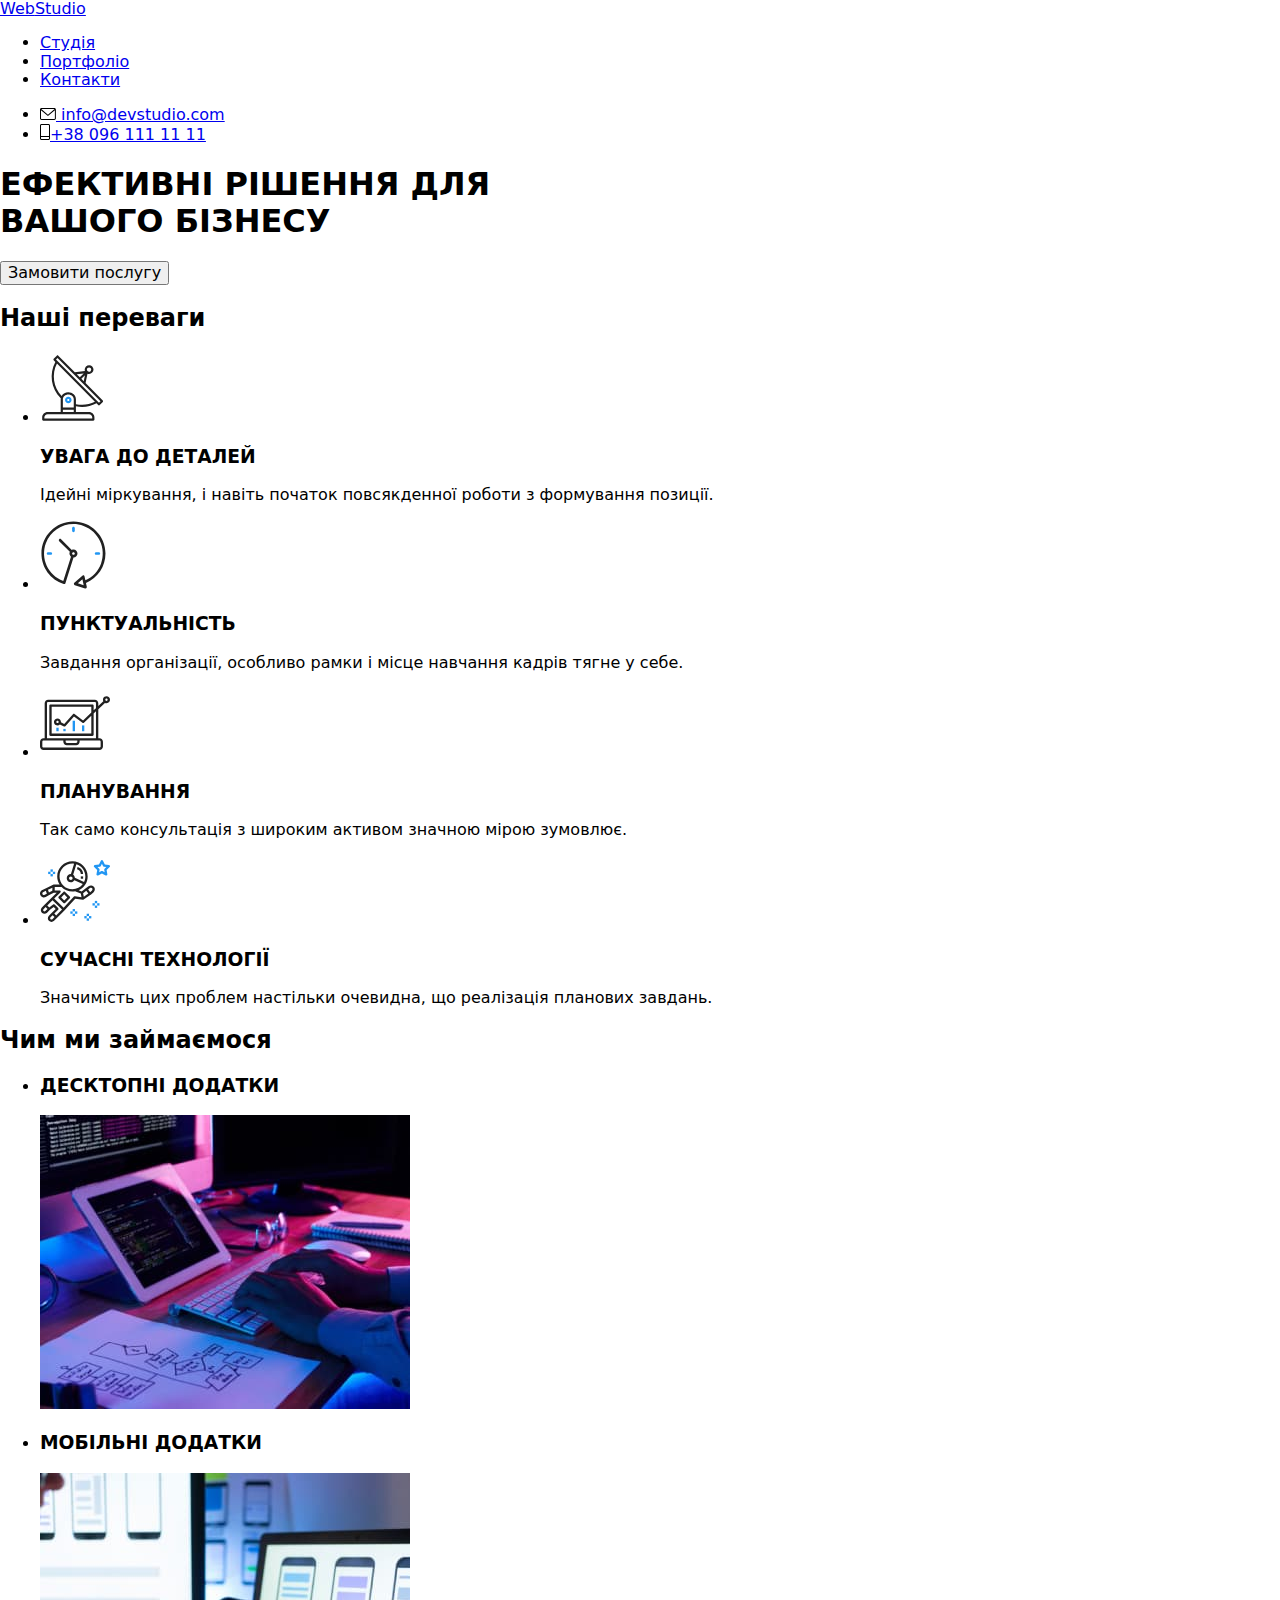
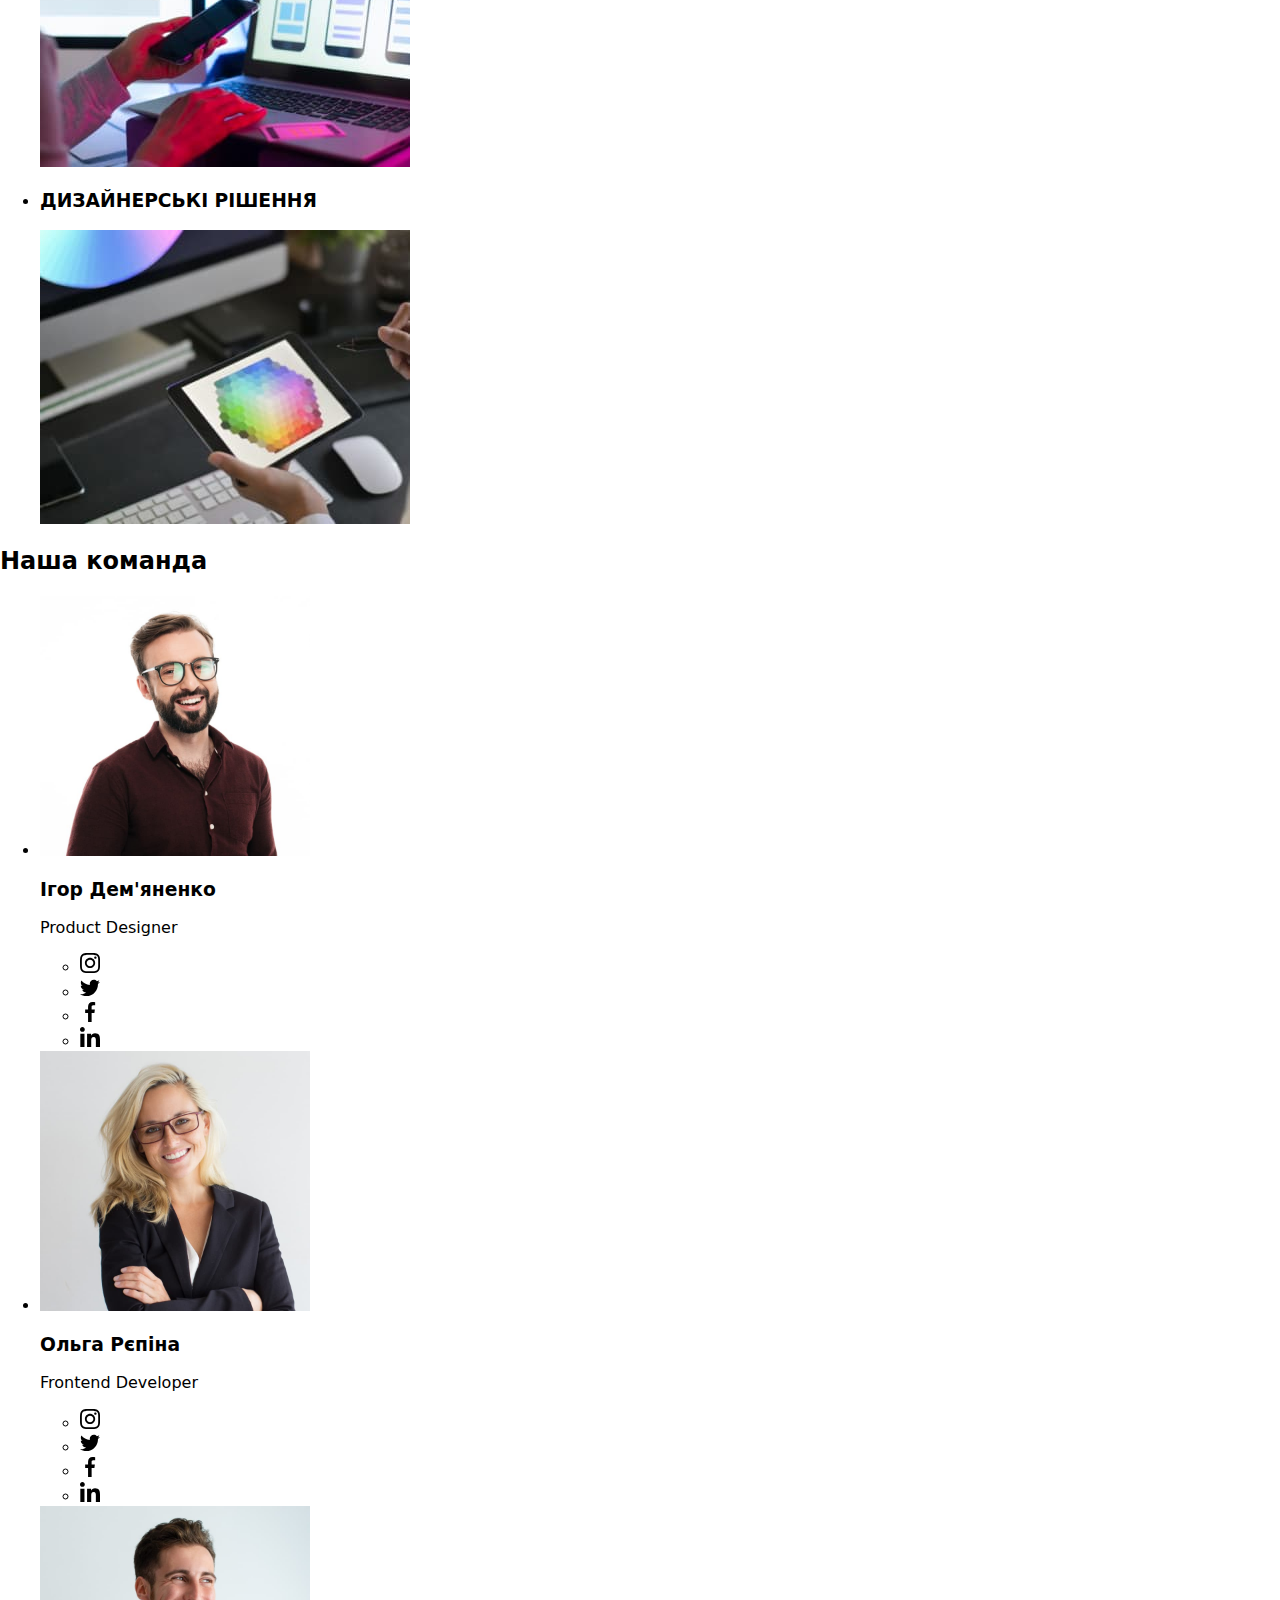
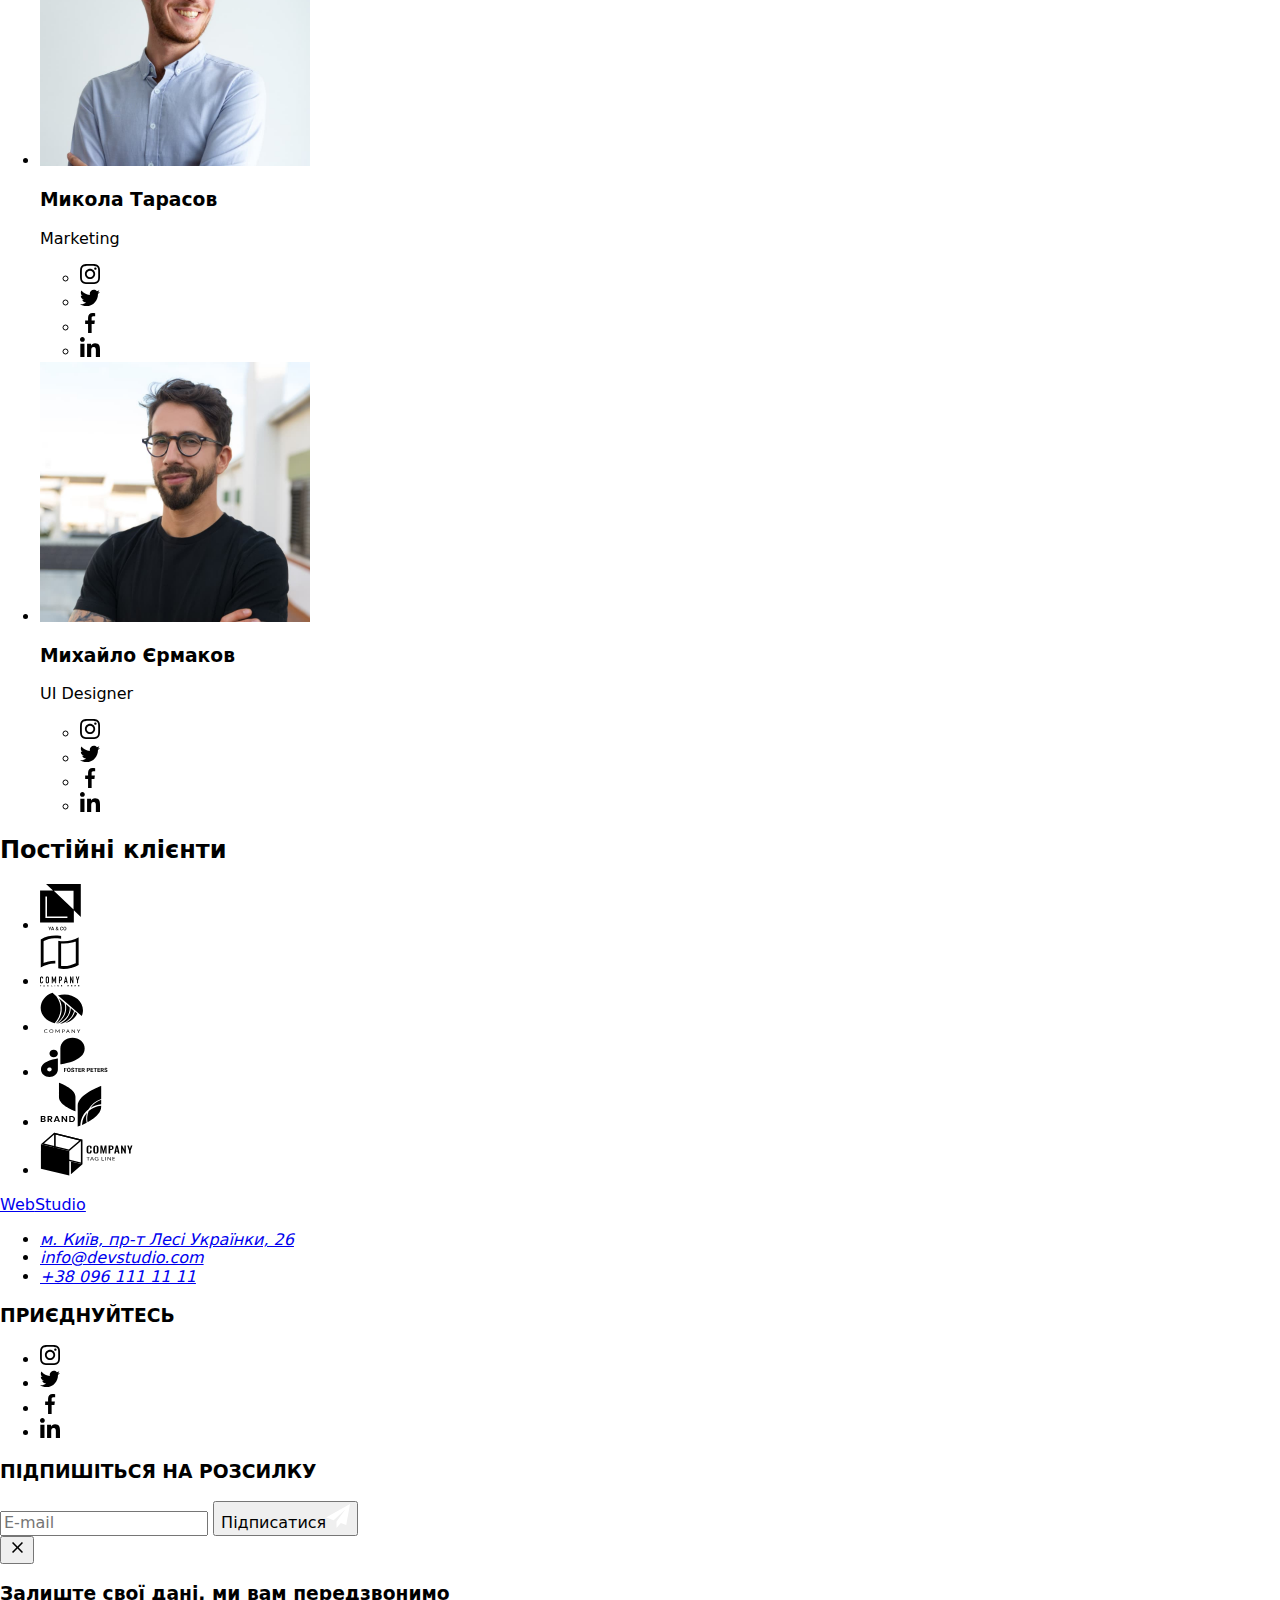
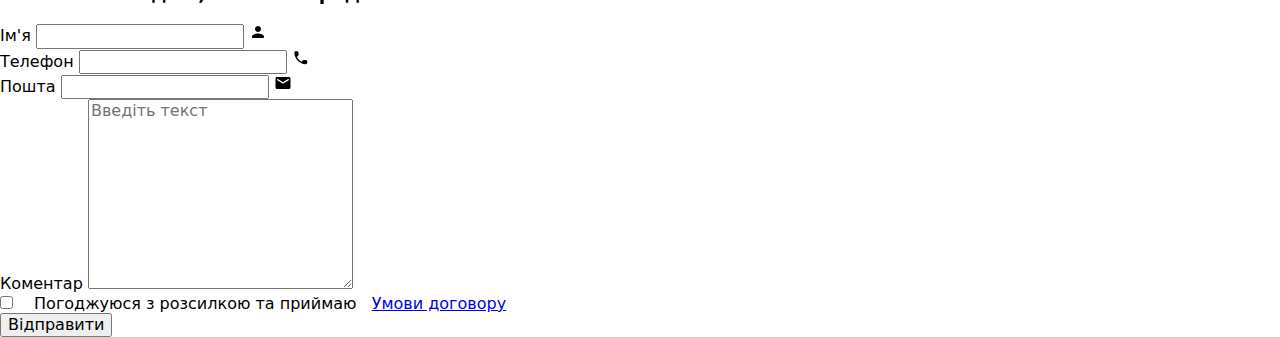
==== index.html @ a3ccd980 "test-1" ====
<!DOCTYPE html>
<html lang="uk">
  <head>
    <meta charset="UTF-8" />
    <meta http-equiv="X-UA-Compatible" content="IE=edge" />
    <meta name="viewport" content="width=device-width, initial-scale=1.0" />
    <title>WebStudio</title>
    <link rel="preconnect" href="https://fonts.googleapis.com" />
    <link rel="preconnect" href="https://fonts.gstatic.com" crossorigin />
    <link
      href="https://fonts.googleapis.com/css2?family=Raleway:wght@700&family=Roboto:wght@400;500;700;900&display=swap"
      rel="stylesheet"
    />
    <link
      rel="stylesheet"
      href="https://cdnjs.cloudflare.com/ajax/libs/modern-normalize/1.1.0/modern-normalize.css"
    />
    <link rel="stylesheet" href=".//css/main.min.css" />
  </head>
  <body>
    <header class="head">
      <div class="container head__container">
        <nav class="nav">
          <a href="./index.html" class="logo"
            >Web<span class="logo--top">Studio</span></a
          >
          <ul class="list nav__list">
            <li class="item nav__item">
              <a href="./index.html" class="link nav__link  nav__link--current">Студія</a>
            </li>
            <li class="item nav__item">
              <a href="./portfolio.html" class="link nav__link">Портфоліо</a>
            </li>
            <li class="item nav__item"><a href="#" class="link nav__link">Контакти</a></li>
          </ul>
        </nav>
        <ul class="list list--contact">
          <li class="item email">
            <a href="mailto:info@devstudio.com" class="link">
              <svg class="icon-mail" width="16px" height="12px">
                <use href="./images/symbol-defs.svg#icon-mail"></use>
              </svg>
              info@devstudio.com</a
            >
          </li>
          <li class="item phone">
            <a href="tel:+380961111111" class="link">
              <svg class="icon-phone" width="10px" height="16px">
                <use href="./images/symbol-defs.svg#icon-phone"></use></svg
              >+38 096 111 11 11</a
            >
          </li>
        </ul>
      </div>
    </header>
    <main>
      <section class="hero">
        <h1 class="title hero__title">
          ЕФЕКТИВНІ РІШЕННЯ ДЛЯ <br />
          ВАШОГО БІЗНЕСУ
        </h1>
        <button type="button" class="button" data-modal-open>
          Замовити послугу
        </button>
      </section>
      <section class="benefits">
        <div class="container">
          <h2 class="visually-hidden">Наші переваги</h2>
          <ul class="benefits__list list">
            <li class="item benefit">
              <div class="benefit-svg">
                <svg width="65.32px" height="70px">
                  <use href="./images/symbol-defs.svg#icon-antenna"></use>
                </svg>
              </div>
              <h3 class="title">УВАГА ДО ДЕТАЛЕЙ</h3>
              <p class="text">
                Ідейні міркування, і навіть початок повсякденної роботи з
                формування позиції.
              </p>
            </li>
            <li class="item benefit">
              <div class="benefit-svg">
                <svg width="66.96px" height="70px">
                  <use href="./images/symbol-defs.svg#icon-clock"></use>
                </svg>
              </div>
              <h3 class="title">ПУНКТУАЛЬНІСТЬ</h3>
              <p class="text">
                Завдання організації, особливо рамки і місце навчання кадрів
                тягне у себе.
              </p>
            </li>
            <li class="item benefit">
              <div class="benefit-svg">
                <svg width="70px" height="70px" class="diagram">
                  <use href="./images/symbol-defs.svg#icon-diagram"></use>
                </svg>
              </div>
              <h3 class="title">ПЛАНУВАННЯ</h3>
              <p class="text">
                Так само консультація з широким активом значною мірою зумовлює.
              </p>
            </li>
            <li class="item benefit">
              <div class="benefit-svg">
                <svg width="70px" height="70px">
                  <use href="./images/symbol-defs.svg#icon-astronaut"></use>
                </svg>
              </div>
              <h3 class="title">СУЧАСНІ ТЕХНОЛОГІЇ</h3>
              <p class="text">
                Значимість цих проблем настільки очевидна, що реалізація
                планових завдань.
              </p>
            </li>
          </ul>
        </div>
      </section>
      <section class="section">
        <div class="container">
          <h2 class="ourwork title">Чим ми займаємося</h2>
          <ul class="ourwork list">
            <li class="item">
              <div class="ourwork bottom">
                <h3 class="ourwork text">ДЕСКТОПНІ ДОДАТКИ</h3>
              </div>
              <img
                src="./images/img1.jpg"
                width="370"
                alt="Людина працює за комп'ютером"
              />
            </li>
            <li class="item">
              <div class="ourwork bottom">
                <h3 class="ourwork text">МОБІЛЬНІ ДОДАТКИ</h3>
              </div>
              <img
                src="./images/img3.jpg"
                width="370"
                alt="Людина працює з телефоном"
              />
            </li>
            <li class="item">
              <div class="ourwork bottom">
                <h3 class="ourwork text">ДИЗАЙНЕРСЬКІ РІШЕННЯ</h3>
              </div>
              <img
                src="./images/img2.jpg"
                width="370"
                alt="Людина працює з планшетом"
              />
            </li>
          </ul>
        </div>
      </section>
      <section class="section-team">
        <div class="container">
          <h2 class="team title">Наша команда</h2>
          <ul class="team list">
            <li class="item">
              <img
                class="members-photo"
                src="./images/person1.jpg"
                width="270"
                alt="Фотографія Ігор Дем'яненко"
              />
              <div class="team-border">
                <h3 class="title">Ігор Дем'яненко</h3>
                <p class="text">Product Designer</p>
                <ul class="social list">
                  <li class="sm-item">
                    <a class="link inst" href="#"
                      ><svg class="inst" width="20px" height="20px">
                        <use
                          href="./images/symbol-defs.svg#icon-inst"
                        ></use></svg
                    ></a>
                  </li>
                  <li class="sm-item">
                    <a class="link fb" href="#"
                      ><svg class="twitter" width="20px" height="20px">
                        <use
                          href="./images/symbol-defs.svg#icon-twitter"
                        ></use></svg
                    ></a>
                  </li>
                  <li class="sm-item">
                    <a class="link twitter" href="#"
                      ><svg class="fb" width="20px" height="20px">
                        <use href="./images/symbol-defs.svg#icon-fb"></use></svg
                    ></a>
                  </li>
                  <li class="sm-item">
                    <a class="link linkedin" href="#"
                      ><svg class="linkedin" width="20px" height="20px">
                        <use
                          href="./images/symbol-defs.svg#icon-linkedin"
                        ></use></svg
                    ></a>
                  </li>
                </ul>
              </div>
            </li>
            <li class="item">
              <img
                class="members-photo"
                src="./images/person2.jpg"
                width="270"
                alt="Фотографія Ольга Рєпіна"
              />
              <div class="team-border">
                <h3 class="title">Ольга Рєпіна</h3>
                <p class="text">Frontend Developer</p>
                <ul class="social list">
                  <li class="sm-item">
                    <a class="link inst" href="#"
                      ><svg class="inst" width="20px" height="20px">
                        <use
                          href="./images/symbol-defs.svg#icon-inst"
                        ></use></svg
                    ></a>
                  </li>
                  <li class="sm-item">
                    <a class="link fb" href="#"
                      ><svg class="twitter" width="20px" height="20px">
                        <use
                          href="./images/symbol-defs.svg#icon-twitter"
                        ></use></svg
                    ></a>
                  </li>
                  <li class="sm-item">
                    <a class="link twitter" href="#"
                      ><svg class="fb" width="20px" height="20px">
                        <use href="./images/symbol-defs.svg#icon-fb"></use></svg
                    ></a>
                  </li>
                  <li class="sm-item">
                    <a class="link linkedin" href="#"
                      ><svg class="linkedin" width="20px" height="20px">
                        <use
                          href="./images/symbol-defs.svg#icon-linkedin"
                        ></use></svg
                    ></a>
                  </li>
                </ul>
              </div>
            </li>
            <li class="item">
              <img
                class="members-photo"
                src="./images/person3.jpg"
                width="270"
                alt="Фотографія Микола Тарасов"
              />
              <div class="team-border">
                <h3 class="title">Микола Тарасов</h3>
                <p class="text">Marketing</p>
                <ul class="social list">
                  <li class="sm-item">
                    <a class="link inst" href="#"
                      ><svg class="inst" width="20px" height="20px">
                        <use
                          href="./images/symbol-defs.svg#icon-inst"
                        ></use></svg
                    ></a>
                  </li>
                  <li class="sm-item">
                    <a class="link fb" href="#"
                      ><svg class="twitter" width="20px" height="20px">
                        <use
                          href="./images/symbol-defs.svg#icon-twitter"
                        ></use></svg
                    ></a>
                  </li>
                  <li class="sm-item">
                    <a class="link twitter" href="#"
                      ><svg class="fb" width="20px" height="20px">
                        <use href="./images/symbol-defs.svg#icon-fb"></use></svg
                    ></a>
                  </li>
                  <li class="sm-item">
                    <a class="link linkedin" href="#"
                      ><svg class="linkedin" width="20px" height="20px">
                        <use
                          href="./images/symbol-defs.svg#icon-linkedin"
                        ></use></svg
                    ></a>
                  </li>
                </ul>
              </div>
            </li>
            <li class="item">
              <img
                class="members-photo"
                src="./images/person4.jpg"
                width="270"
                alt="Фотографія Михайло Єрмаков"
              />
              <div class="team-border">
                <h3 class="title">Михайло Єрмаков</h3>
                <p class="text">UI Designer</p>
                <ul class="social list">
                  <li class="sm-item">
                    <a class="link inst" href="#"
                      ><svg class="inst" width="20px" height="20px">
                        <use
                          href="./images/symbol-defs.svg#icon-inst"
                        ></use></svg
                    ></a>
                  </li>
                  <li class="sm-item">
                    <a class="link fb" href="#"
                      ><svg class="twitter" width="20px" height="20px">
                        <use
                          href="./images/symbol-defs.svg#icon-twitter"
                        ></use></svg
                    ></a>
                  </li>
                  <li class="sm-item">
                    <a class="link twitter" href="#"
                      ><svg class="fb" width="20px" height="20px">
                        <use href="./images/symbol-defs.svg#icon-fb"></use></svg
                    ></a>
                  </li>
                  <li class="sm-item">
                    <a class="link linkedin" href="#"
                      ><svg class="linkedin" width="20px" height="20px">
                        <use
                          href="./images/symbol-defs.svg#icon-linkedin"
                        ></use></svg
                    ></a>
                  </li>
                </ul>
              </div>
            </li>
          </ul>
        </div>
      </section>
      <section class="section client">
        <div class="container">
          <h2 class="title client">Постійні клієнти</h2>
          <ul class="client list">
            <li class="item">
              <a class="client link" href="#"
                ><svg class="client-svg" width="41" height="46.7px">
                  <use href="./images/symbol-defs.svg#icon-icon1"></use></svg
              ></a>
            </li>
            <li class="item">
              <a class="client link" href="#"
                ><svg class="client-svg" width="40" height="52">
                  <use href="./images/symbol-defs.svg#icon-icon2"></use></svg
              ></a>
            </li>
            <li class="item">
              <a class="client link" href="#"
                ><svg class="client-svg" width="43.46px" height="41.18px">
                  <use href="./images/symbol-defs.svg#icon-icon3"></use></svg
              ></a>
            </li>
            <li class="item">
              <a class="client link" href="#"
                ><svg class="client-svg" width="84.44px" height="40.62px">
                  <use href="./images/symbol-defs.svg#icon-icon4"></use></svg
              ></a>
            </li>
            <li class="item">
              <a class="client link" href="#"
                ><svg class="client-svg" width="62.54px" height="45.43px">
                  <use href="./images/symbol-defs.svg#icon-icon5"></use></svg
              ></a>
            </li>
            <li class="item">
              <a class="client link" href="#"
                ><svg class="client-svg" width="93.79px" height="43.93px">
                  <use href="./images/symbol-defs.svg#icon-icon6"></use></svg
              ></a>
            </li>
          </ul>
        </div>
      </section>
    </main>
    <footer class="footer">
      <div class="container footer__container">
        <div class="footer-adres">
          <a href="./index.html" class="logo"
            >Web<span class="logo--foot">Studio</span></a
          >
          <address class="address-info">
            <ul class="list">
              <li>
                <a
                  href="https://goo.gl/maps/CPtrU1FHBa2aNyZL9"
                  target="_blank"
                  rel="noopener noreferrer nofollow"
                  class="adres"
                  >м. Київ, пр-т Лесі Українки, 26</a
                >
              </li>
              <li>
                <a href="mailto:info@devstudio.com" class="link mail"
                  >info@devstudio.com</a
                >
              </li>
              <li>
                <a href="tel:+380961111111" class="link">+38 096 111 11 11</a>
              </li>
            </ul>
          </address>
        </div>
        <div class="footer-sm">
          <h3 class="title">ПРИЄДНУЙТЕСЬ</h3>
          <ul class="footer-social list">
            <li class="sm-item">
              <a class="link inst" href="#"
                ><svg class="inst" width="20px" height="20px">
                  <use href="./images/symbol-defs.svg#icon-inst"></use></svg
              ></a>
            </li>
            <li class="sm-item">
              <a class="link fb" href="#"
                ><svg class="twitter" width="20px" height="20px">
                  <use href="./images/symbol-defs.svg#icon-twitter"></use></svg
              ></a>
            </li>
            <li class="sm-item">
              <a class="link twitter" href="#"
                ><svg class="fb" width="20px" height="20px">
                  <use href="./images/symbol-defs.svg#icon-fb"></use></svg
              ></a>
            </li>
            <li class="sm-item">
              <a class="link linkedin" href="#"
                ><svg class="linkedin" width="20px" height="20px">
                  <use href="./images/symbol-defs.svg#icon-linkedin"></use></svg
              ></a>
            </li>
          </ul>
        </div>
        <div class="join-us">
          <h3 class="join-us-title">ПІДПИШІТЬСЯ НА РОЗСИЛКУ</h3>
          <form class="js-speaker-form form" name="email">
            <label for="email"></label>
            <input
              class="input"
              type="email"
              name="email"
              placeholder="E-mail"
              id="email"
            />
            <button class="button sub" type="submit">
              Підписатися<svg class="plane-svg" width="24px" height="24px">
                <use href="./images/symbol-defs.svg#icon-plane"></use>
              </svg>
            </button>
          </form>
        </div>
      </div>
    </footer>
    <div class="backdrop is-hidden" data-modal>
      <div class="modal">
        <button type="button" class="close-button" data-modal-close>
          <svg class="close-svg" width="18px" height="18px">
            <use href="./images/symbol-defs.svg#icon-close"></use>
          </svg>
        </button>
        <div class="modal-form">
          <h3 class="modal-title">Залиште свої дані, ми вам передзвонимо</h3>
          <form class="js-speaker-form form" name="info">
            <div class="form-field">
              <label for="name">Ім'я</label>
              <input
                class="modal-input name"
                type="text"
                name="name"
                id="name"
              />
              <svg class="form-svg" width="18px" height="18px">
                <use href="./images/symbol-defs.svg#icon-person"></use>
              </svg>
            </div>
            <div class="form-field">
              <label for="tel">Телефон</label>
              <input class="modal-input tel" type="tel" name="tel" id="tel" />
              <svg class="form-svg" width="18px" height="18px">
                <use href="./images/symbol-defs.svg#icon-iphone"></use>
              </svg>
            </div>
            <div class="form-field">
              <label for="emaill">Пошта</label>
              <input
                class="modal-input email"
                type="email"
                name="email"
                id="emaill"
              />
              <svg class="form-svg" width="18px" height="18px">
                <use href="./images/symbol-defs.svg#icon-emaill"></use>
              </svg>
            </div>
            <div class="form-field coment">
              <label for="coment">Коментар</label>
              <textarea
                class="coment-box"
                name="coment"
                id="coment"
                placeholder="Введіть текст"
                cols="30"
                rows="10"
              ></textarea>
            </div>

            <div class="form-field condition">
              <label for="condition" class="input-label">
                <input
                  class="input condition visually-hidden"
                  type="checkbox"
                  name="condition"
                  id="condition"
                /><svg class="condition-svg" width="16px" height="15px">
                  <use href="./images/symbol-defs.svg#icon-confirm1"></use>
                </svg>
                Погоджуюся з розсилкою та приймаю   &nbsp;
                <a href="#" class="condition link">  Умови договору</a>
              </label>
            </div>

            <button class="button modal-send" type="submit">Відправити</button>
          </form>
        </div>
      </div>
    </div>

    <script src="./js/model.js"></script>

    <script>
      (() => {
        document
          .querySelector(".js-speaker-form")
          .addEventListener("submit", (e) => {
            e.preventDefault();

            new FormData(e.currentTarget).forEach((value, name) =>
              console.log(`${name}: ${value}`)
            );
          });
      })();
    </script>
  </body>
</html>
---- css/main.min.css ----
.body{background-color:#fff}/*# sourceMappingURL=main.min.css.map */
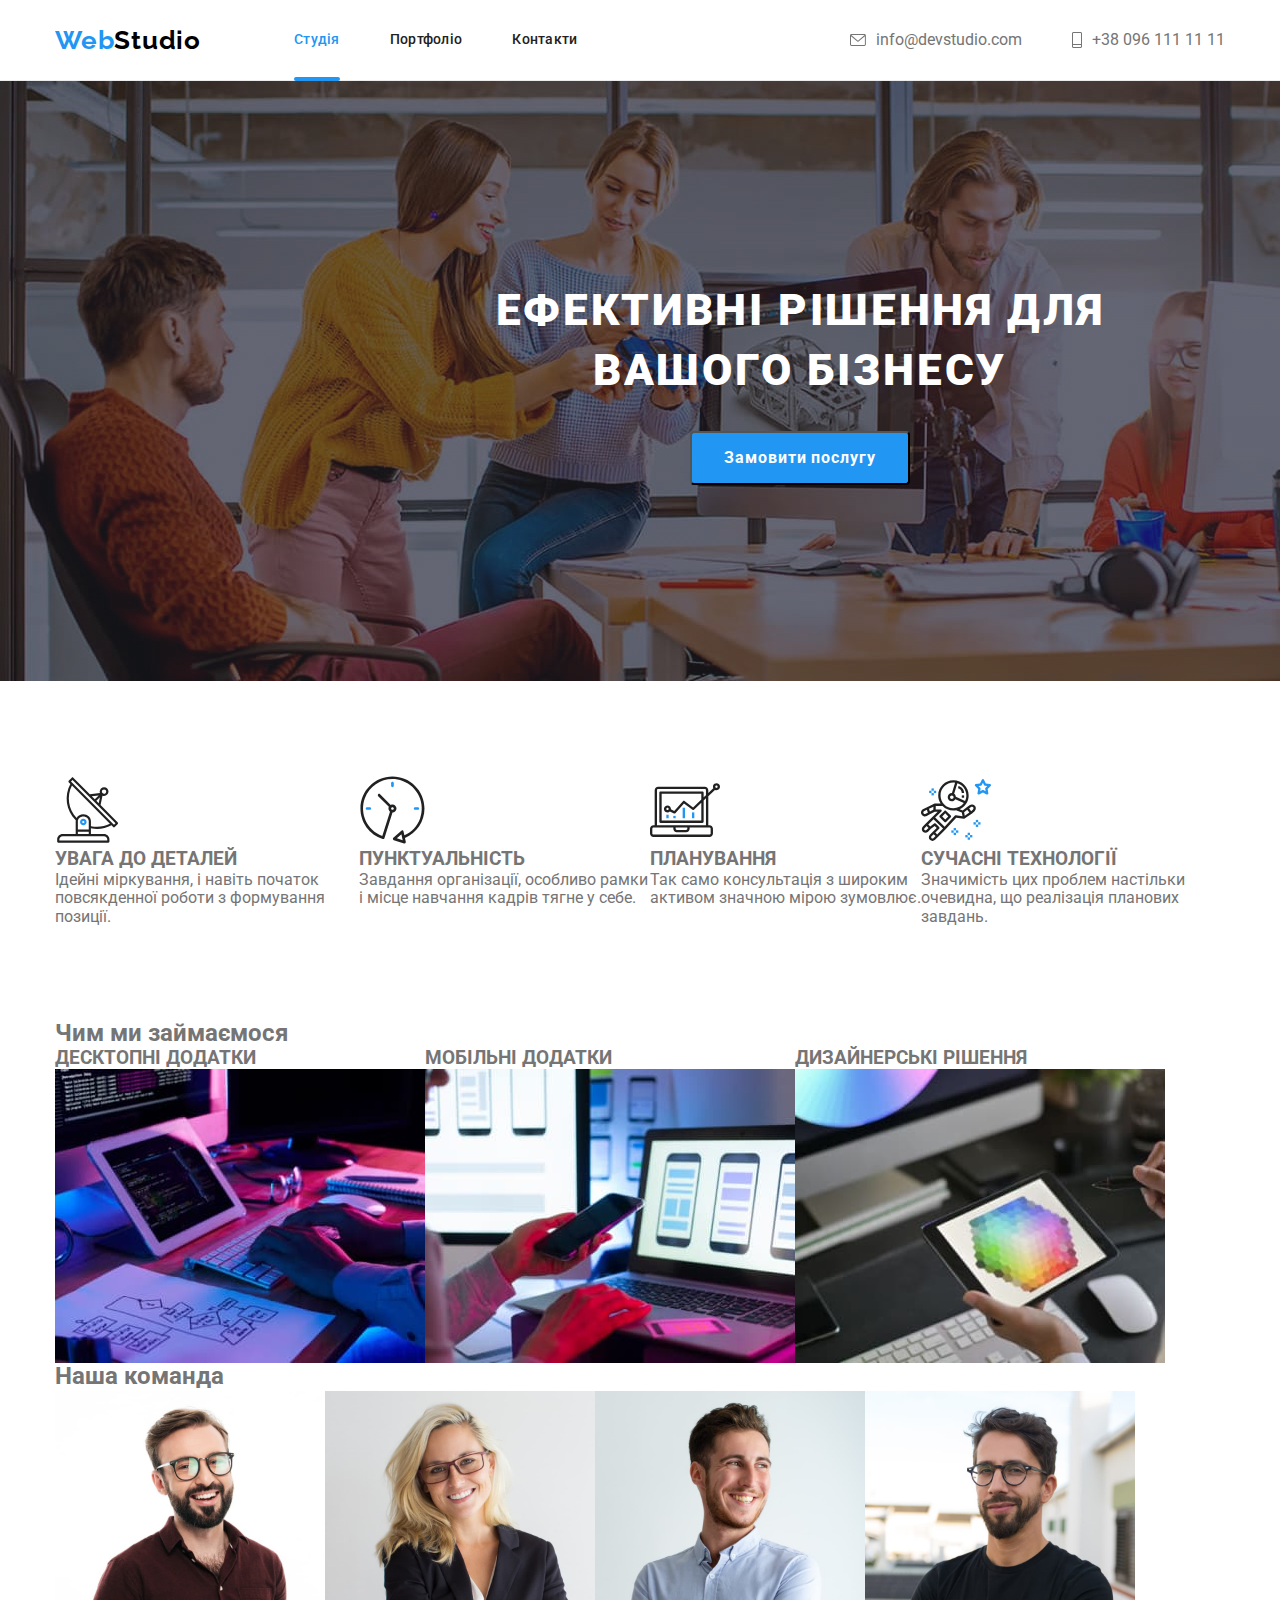
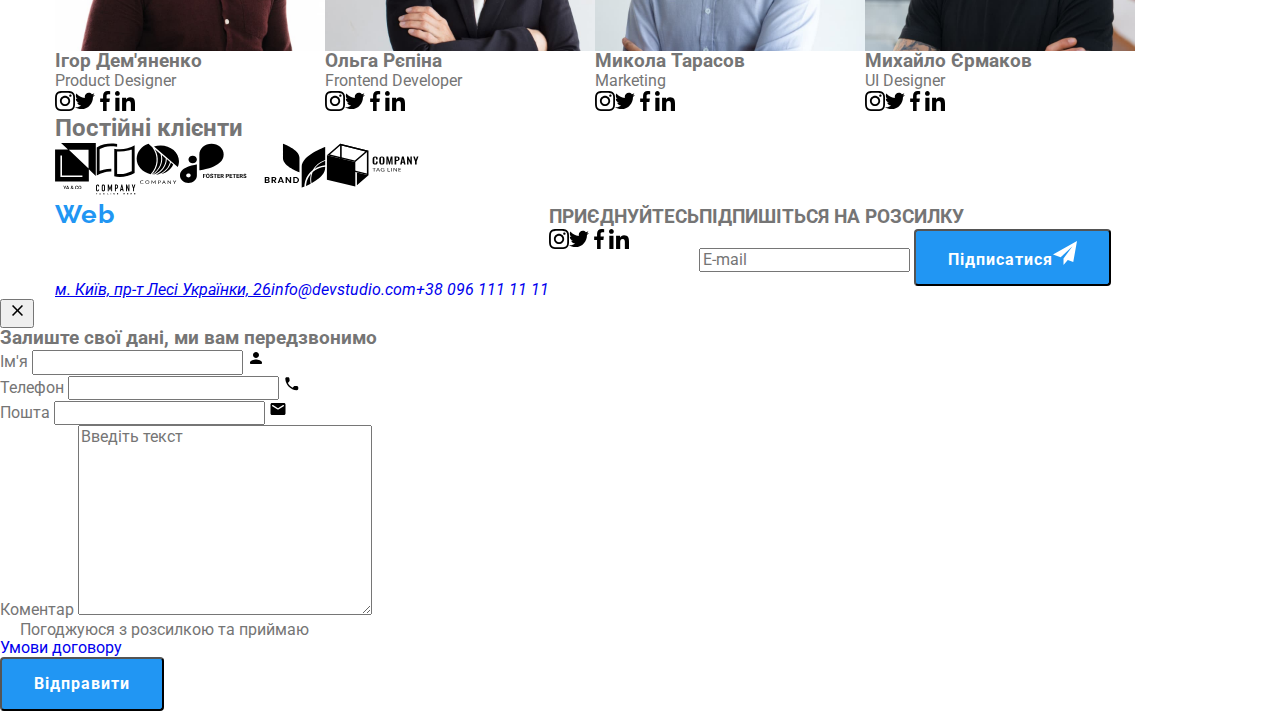
==== commit f377fd7b: "test-2" ====
--- a/index.html
+++ b/index.html
@@ -35,16 +35,16 @@
           </ul>
         </nav>
         <ul class="list list--contact">
-          <li class="item email">
-            <a href="mailto:info@devstudio.com" class="link">
+          <li class="item list--contact__item">
+            <a href="mailto:info@devstudio.com" class="link list--contact__link">
               <svg class="icon-mail" width="16px" height="12px">
                 <use href="./images/symbol-defs.svg#icon-mail"></use>
               </svg>
               info@devstudio.com</a
             >
           </li>
-          <li class="item phone">
-            <a href="tel:+380961111111" class="link">
+          <li class="item list--contact__item">
+            <a href="tel:+380961111111" class="link list--contact__link">
               <svg class="icon-phone" width="10px" height="16px">
                 <use href="./images/symbol-defs.svg#icon-phone"></use></svg
               >+38 096 111 11 11</a
@@ -67,48 +67,48 @@
         <div class="container">
           <h2 class="visually-hidden">Наші переваги</h2>
           <ul class="benefits__list list">
-            <li class="item benefit">
+            <li class="item benefits__item">
               <div class="benefit-svg">
                 <svg width="65.32px" height="70px">
                   <use href="./images/symbol-defs.svg#icon-antenna"></use>
                 </svg>
               </div>
-              <h3 class="title">УВАГА ДО ДЕТАЛЕЙ</h3>
+              <h3 class="title benefits__title">УВАГА ДО ДЕТАЛЕЙ</h3>
               <p class="text">
                 Ідейні міркування, і навіть початок повсякденної роботи з
                 формування позиції.
               </p>
             </li>
-            <li class="item benefit">
+            <li class="item benefits__item">
               <div class="benefit-svg">
                 <svg width="66.96px" height="70px">
                   <use href="./images/symbol-defs.svg#icon-clock"></use>
                 </svg>
               </div>
-              <h3 class="title">ПУНКТУАЛЬНІСТЬ</h3>
+              <h3 class="title benefits__title">ПУНКТУАЛЬНІСТЬ</h3>
               <p class="text">
                 Завдання організації, особливо рамки і місце навчання кадрів
                 тягне у себе.
               </p>
             </li>
-            <li class="item benefit">
+            <li class="item benefits__item">
               <div class="benefit-svg">
                 <svg width="70px" height="70px" class="diagram">
                   <use href="./images/symbol-defs.svg#icon-diagram"></use>
                 </svg>
               </div>
-              <h3 class="title">ПЛАНУВАННЯ</h3>
+              <h3 class="title benefits__title">ПЛАНУВАННЯ</h3>
               <p class="text">
                 Так само консультація з широким активом значною мірою зумовлює.
               </p>
             </li>
-            <li class="item benefit">
+            <li class="item benefits__item">
               <div class="benefit-svg">
                 <svg width="70px" height="70px">
                   <use href="./images/symbol-defs.svg#icon-astronaut"></use>
                 </svg>
               </div>
-              <h3 class="title">СУЧАСНІ ТЕХНОЛОГІЇ</h3>
+              <h3 class="title benefits__title">СУЧАСНІ ТЕХНОЛОГІЇ</h3>
               <p class="text">
                 Значимість цих проблем настільки очевидна, що реалізація
                 планових завдань.
--- a/css/main.min.css
+++ b/css/main.min.css
@@ -1 +1 @@
-.body{background-color:#fff}/*# sourceMappingURL=main.min.css.map */+.visually-hidden{position:absolute;white-space:nowrap;width:1px;height:1px;overflow:hidden;border:0;padding:0;clip:rect(0 0 0 0);-webkit-clip-path:inset(50%);clip-path:inset(50%);margin:-1px}.benefits{padding-bottom:94px}.head__container{margin-left:auto;margin-right:auto;width:1200px;padding-left:15px;padding-right:15px}body{background-color:#fff;color:#757575;font-family:roboto,sans-serif}.list{display:-webkit-box;display:-ms-flexbox;display:flex;list-style:none;margin:0;padding:0}.link{text-decoration:none}h1,h2,h3,h4,h5,h6,p{margin:0;padding:0}ul{margin:0;padding-left:0}img,a{display:block}button{cursor:pointer}.button{color:#fff;background-color:#2196f3;font-family:inherit;font-weight:700;font-size:16px;line-height:1.87;letter-spacing:.06em;border-radius:4px;padding:10px 32px;-webkit-transition-property:background-color;transition-property:background-color;-webkit-transition-duration:250ms;transition-duration:250ms;-webkit-transition-timing-function:cubic-bezier(0.4, 0, 0.2, 1);transition-timing-function:cubic-bezier(0.4, 0, 0.2, 1)}.button:hover{background-color:#188ce8}.container{margin-left:auto;margin-right:auto;width:1200px;padding-left:15px;padding-right:15px}.head__container{display:-webkit-box;display:-ms-flexbox;display:flex;-webkit-box-align:center;-ms-flex-align:center;align-items:center}.footer__container{display:-webkit-box;display:-ms-flexbox;display:flex;-webkit-box-align:baseline;-ms-flex-align:baseline;align-items:baseline}.logo{color:#2196f3;font-family:raleway,sans-serif;font-weight:700;font-size:26px;line-height:1.19;letter-spacing:.03em;text-decoration:none}.logo--top{color:#000}.logo--foot{color:#fff;margin-bottom:20px;display:block}.head{border-bottom:1px solid #ececec}.head__container{display:-webkit-box;display:-ms-flexbox;display:flex;-webkit-box-align:center;-ms-flex-align:center;align-items:center}.nav{display:-webkit-box;display:-ms-flexbox;display:flex;-webkit-box-align:center;-ms-flex-align:center;align-items:center;font-weight:500;font-size:14px;line-height:1.14;letter-spacing:.02em}.nav__list{margin-left:93px}.nav__item:not(:last-child){margin-right:50px}.nav__link{color:#212121;padding-top:32px;padding-bottom:32px;-webkit-transition-property:color;transition-property:color;-webkit-transition-duration:250ms;transition-duration:250ms;-webkit-transition-timing-function:cubic-bezier(0.4, 0, 0.2, 1);transition-timing-function:cubic-bezier(0.4, 0, 0.2, 1)}.nav__link:hover{color:#2196f3}.nav__link:focus{color:#2196f3}.nav__link--current{position:relative;color:#2196f3}.nav__link--current::after{content:"";position:absolute;width:100%;height:4px;bottom:-1px;left:0;background-color:#2196f3;border-radius:2px}.list--contact{margin-left:auto}.list--contact__item:not(:last-child){margin-right:50px}.list--contact__link{color:#757575;text-decoration:none;display:-webkit-box;display:-ms-flexbox;display:flex;-webkit-box-align:center;-ms-flex-align:center;align-items:center;padding-top:20px;padding-bottom:20px;-webkit-transition-property:color;transition-property:color;-webkit-transition-duration:250ms;transition-duration:250ms;-webkit-transition-timing-function:cubic-bezier(0.4, 0, 0.2, 1);transition-timing-function:cubic-bezier(0.4, 0, 0.2, 1)}.list--contact__link:hover,.list--contact__link:focus{color:#2196f3}.icon-mail,.icon-phone{padding:0;margin-bottom:0;margin-right:10px;fill:currentColor}.hero{background-image:-webkit-gradient(linear, right top, left top, from(rgba(47, 48, 58, 0.4)), to(rgba(47, 48, 58, 0.4))),url(../images/hero-back.jpg);background-image:linear-gradient(to left, rgba(47, 48, 58, 0.4), rgba(47, 48, 58, 0.4)),url(../images/hero-back.jpg);min-width:1600px;height:600px;background-color:#c4c4c4;color:#fff;text-align:center;margin-left:auto;margin-right:auto;margin-top:0;padding-top:200px;padding-bottom:200px}.hero__title{font-weight:900;font-size:44px;line-height:1.36;letter-spacing:.06em;color:var(--primary-white);margin-bottom:30px}.benefits{padding-top:94px}.footer__container{display:-webkit-box;display:-ms-flexbox;display:flex;-webkit-box-align:baseline;-ms-flex-align:baseline;align-items:baseline}/*# sourceMappingURL=main.min.css.map */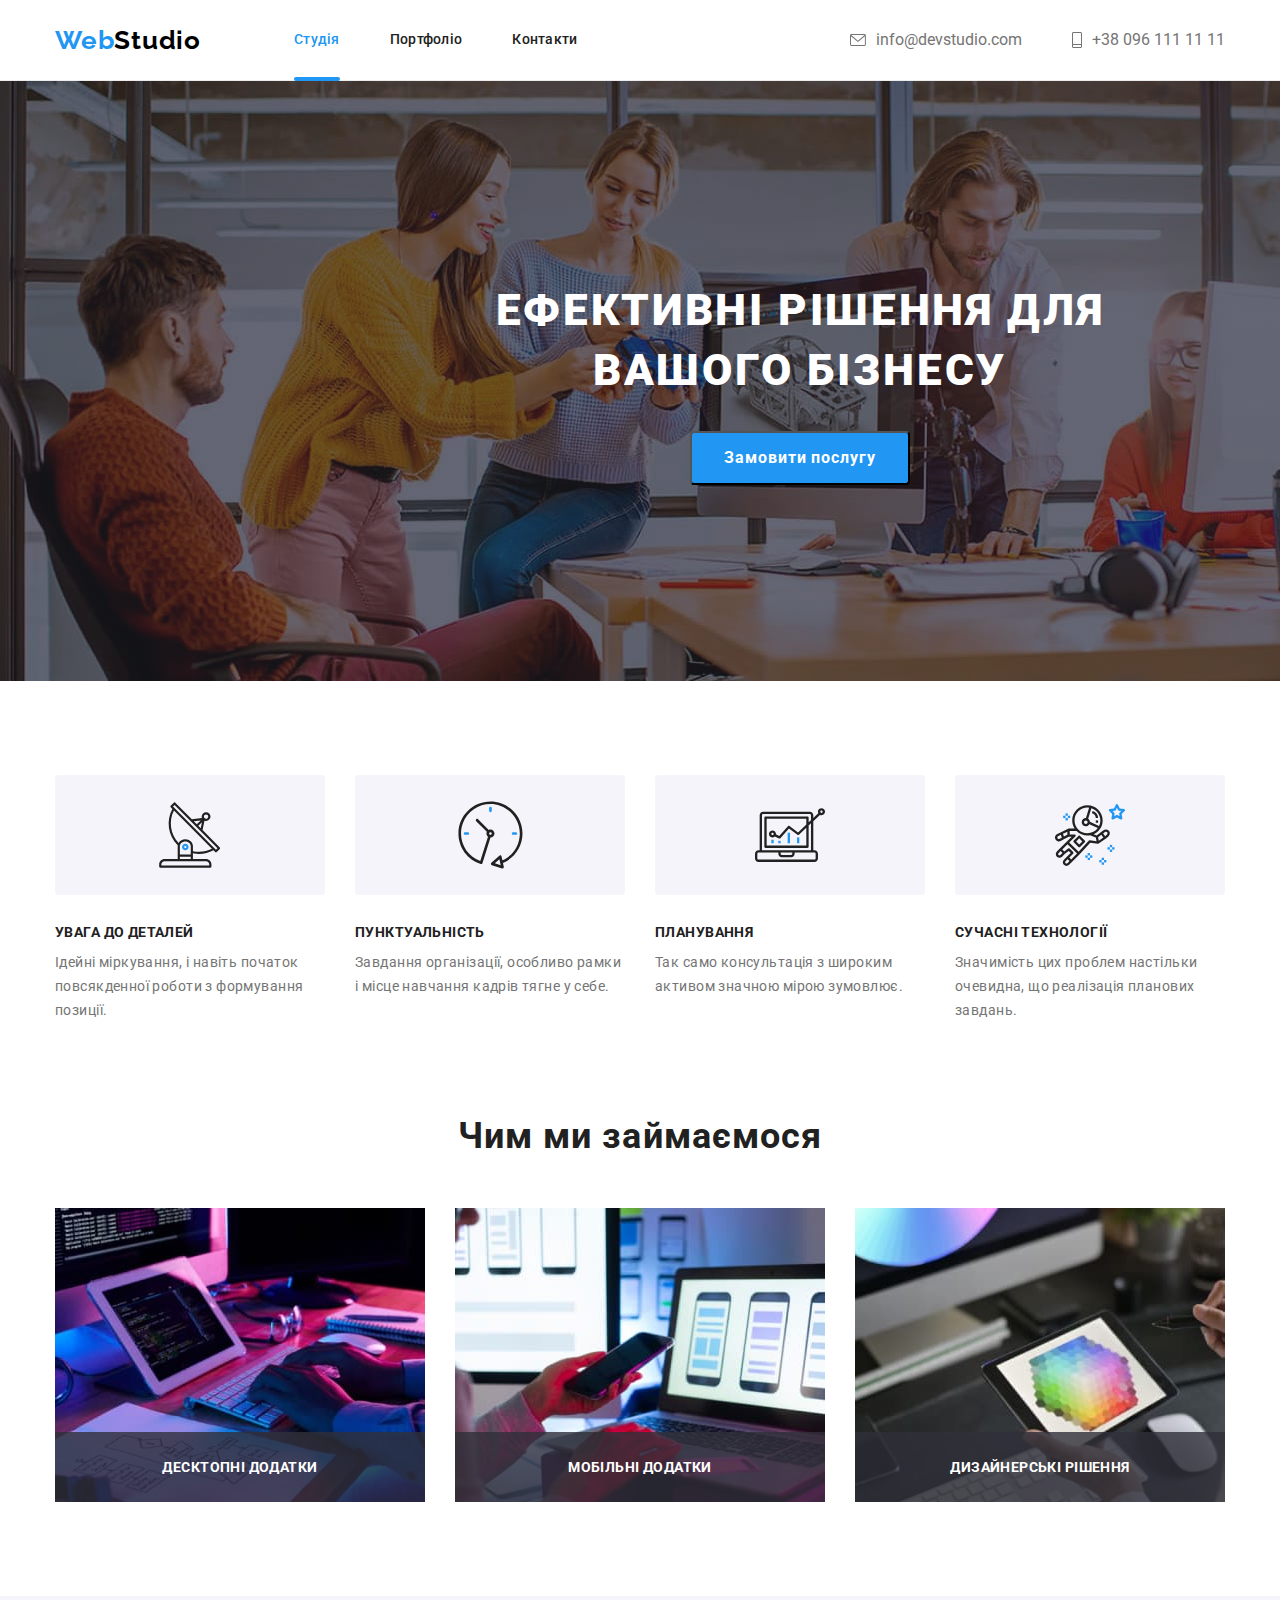
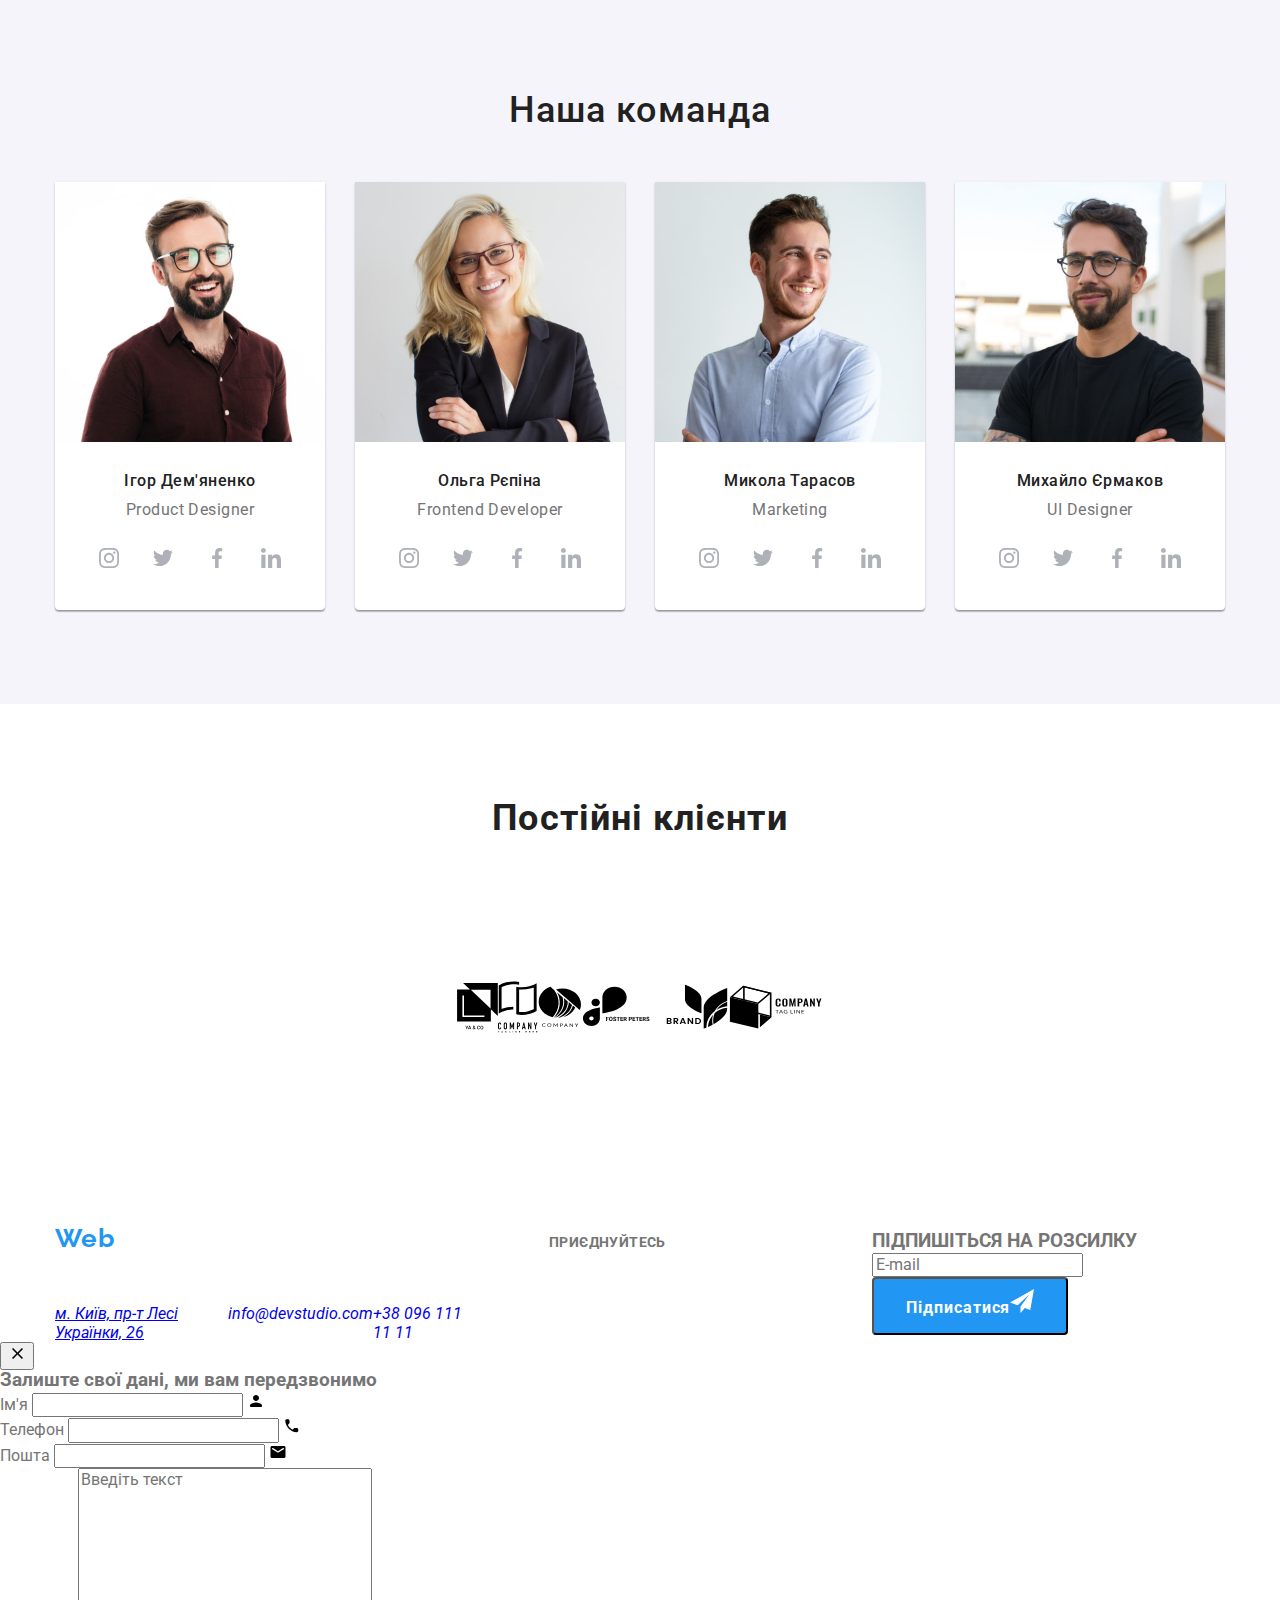
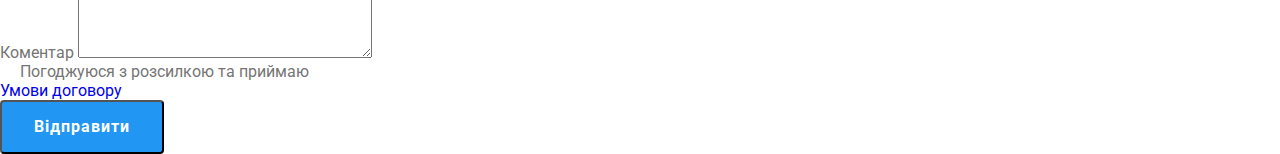
==== commit 7c3542c1: "test-3" ====
--- a/index.html
+++ b/index.html
@@ -68,48 +68,48 @@
           <h2 class="visually-hidden">Наші переваги</h2>
           <ul class="benefits__list list">
             <li class="item benefits__item">
-              <div class="benefit-svg">
+              <div class="benefits__svg">
                 <svg width="65.32px" height="70px">
                   <use href="./images/symbol-defs.svg#icon-antenna"></use>
                 </svg>
               </div>
               <h3 class="title benefits__title">УВАГА ДО ДЕТАЛЕЙ</h3>
-              <p class="text">
+              <p class="text benefits__text">
                 Ідейні міркування, і навіть початок повсякденної роботи з
                 формування позиції.
               </p>
             </li>
             <li class="item benefits__item">
-              <div class="benefit-svg">
+              <div class="benefits__svg">
                 <svg width="66.96px" height="70px">
                   <use href="./images/symbol-defs.svg#icon-clock"></use>
                 </svg>
               </div>
               <h3 class="title benefits__title">ПУНКТУАЛЬНІСТЬ</h3>
-              <p class="text">
+              <p class="text benefits__text">
                 Завдання організації, особливо рамки і місце навчання кадрів
                 тягне у себе.
               </p>
             </li>
             <li class="item benefits__item">
-              <div class="benefit-svg">
+              <div class="benefits__svg">
                 <svg width="70px" height="70px" class="diagram">
                   <use href="./images/symbol-defs.svg#icon-diagram"></use>
                 </svg>
               </div>
               <h3 class="title benefits__title">ПЛАНУВАННЯ</h3>
-              <p class="text">
+              <p class="text benefits__text">
                 Так само консультація з широким активом значною мірою зумовлює.
               </p>
             </li>
             <li class="item benefits__item">
-              <div class="benefit-svg">
+              <div class="benefits__svg">
                 <svg width="70px" height="70px">
                   <use href="./images/symbol-defs.svg#icon-astronaut"></use>
                 </svg>
               </div>
               <h3 class="title benefits__title">СУЧАСНІ ТЕХНОЛОГІЇ</h3>
-              <p class="text">
+              <p class="text benefits__text">
                 Значимість цих проблем настільки очевидна, що реалізація
                 планових завдань.
               </p>
@@ -117,13 +117,13 @@
           </ul>
         </div>
       </section>
-      <section class="section">
+      <section class="ourwork">
         <div class="container">
-          <h2 class="ourwork title">Чим ми займаємося</h2>
-          <ul class="ourwork list">
-            <li class="item">
-              <div class="ourwork bottom">
-                <h3 class="ourwork text">ДЕСКТОПНІ ДОДАТКИ</h3>
+          <h2 class="title ourwork__title">Чим ми займаємося</h2>
+          <ul class="list ourwork__list">
+            <li class="item ourwork__item">
+              <div class="ourwork__overlay">
+                <h3 class="ourwork__text text">ДЕСКТОПНІ ДОДАТКИ</h3>
               </div>
               <img
                 src="./images/img1.jpg"
@@ -131,9 +131,9 @@
                 alt="Людина працює за комп'ютером"
               />
             </li>
-            <li class="item">
-              <div class="ourwork bottom">
-                <h3 class="ourwork text">МОБІЛЬНІ ДОДАТКИ</h3>
+            <li class="item ourwork__item">
+              <div class="ourwork__overlay">
+                <h3 class="ourwork__text  text">МОБІЛЬНІ ДОДАТКИ</h3>
               </div>
               <img
                 src="./images/img3.jpg"
@@ -141,9 +141,9 @@
                 alt="Людина працює з телефоном"
               />
             </li>
-            <li class="item">
-              <div class="ourwork bottom">
-                <h3 class="ourwork text">ДИЗАЙНЕРСЬКІ РІШЕННЯ</h3>
+            <li class="item ourwork__item">
+              <div class="ourwork__overlay">
+                <h3 class="ourwork__text  text">ДИЗАЙНЕРСЬКІ РІШЕННЯ</h3>
               </div>
               <img
                 src="./images/img2.jpg"
@@ -154,181 +154,157 @@
           </ul>
         </div>
       </section>
-      <section class="section-team">
+      <section class="team">
         <div class="container">
-          <h2 class="team title">Наша команда</h2>
-          <ul class="team list">
-            <li class="item">
+          <h2 class="title team__title">Наша команда</h2>
+          <ul class="list team__list">
+            <li class="item team__item">
               <img
                 class="members-photo"
                 src="./images/person1.jpg"
                 width="270"
                 alt="Фотографія Ігор Дем'яненко"
               />
-              <div class="team-border">
-                <h3 class="title">Ігор Дем'яненко</h3>
-                <p class="text">Product Designer</p>
-                <ul class="social list">
-                  <li class="sm-item">
-                    <a class="link inst" href="#"
+              <div class="team__border">
+                <h3 class="title team__item__title">Ігор Дем'яненко</h3>
+                <p class="text team__text">Product Designer</p>
+                <ul class="sm-list list">
+                  <li class="sm-list__item item">
+                    <a class="sm-list__link link inst" href="#"
                       ><svg class="inst" width="20px" height="20px">
-                        <use
-                          href="./images/symbol-defs.svg#icon-inst"
-                        ></use></svg
-                    ></a>
-                  </li>
-                  <li class="sm-item">
-                    <a class="link fb" href="#"
+                        <use href="./images/symbol-defs.svg#icon-inst"></use></svg
+                    ></a>
+                  </li>
+                  <li class="sm-list__item item">
+                    <a class="sm-list__link link twitter" href="#"
                       ><svg class="twitter" width="20px" height="20px">
-                        <use
-                          href="./images/symbol-defs.svg#icon-twitter"
-                        ></use></svg
-                    ></a>
-                  </li>
-                  <li class="sm-item">
-                    <a class="link twitter" href="#"
+                        <use href="./images/symbol-defs.svg#icon-twitter"></use></svg
+                    ></a>
+                  </li>
+                  <li class="sm-list__item item">
+                    <a class="sm-list__link link fb" href="#"
                       ><svg class="fb" width="20px" height="20px">
                         <use href="./images/symbol-defs.svg#icon-fb"></use></svg
                     ></a>
                   </li>
-                  <li class="sm-item">
-                    <a class="link linkedin" href="#"
+                  <li class="sm-list__item item">
+                    <a class="sm-list__link link linkedin" href="#"
                       ><svg class="linkedin" width="20px" height="20px">
-                        <use
-                          href="./images/symbol-defs.svg#icon-linkedin"
-                        ></use></svg
+                        <use href="./images/symbol-defs.svg#icon-linkedin"></use></svg
                     ></a>
                   </li>
                 </ul>
               </div>
             </li>
-            <li class="item">
+            <li class="item team__item">
               <img
                 class="members-photo"
                 src="./images/person2.jpg"
                 width="270"
                 alt="Фотографія Ольга Рєпіна"
               />
-              <div class="team-border">
-                <h3 class="title">Ольга Рєпіна</h3>
-                <p class="text">Frontend Developer</p>
-                <ul class="social list">
-                  <li class="sm-item">
-                    <a class="link inst" href="#"
+              <div class="team__border">
+                <h3 class="title team__item__title">Ольга Рєпіна</h3>
+                <p class="text team__text">Frontend Developer</p>
+                <ul class="sm-list list">
+                  <li class="sm-list__item item">
+                    <a class="sm-list__link link inst" href="#"
                       ><svg class="inst" width="20px" height="20px">
-                        <use
-                          href="./images/symbol-defs.svg#icon-inst"
-                        ></use></svg
-                    ></a>
-                  </li>
-                  <li class="sm-item">
-                    <a class="link fb" href="#"
+                        <use href="./images/symbol-defs.svg#icon-inst"></use></svg
+                    ></a>
+                  </li>
+                  <li class="sm-list__item item">
+                    <a class="sm-list__link link twitter" href="#"
                       ><svg class="twitter" width="20px" height="20px">
-                        <use
-                          href="./images/symbol-defs.svg#icon-twitter"
-                        ></use></svg
-                    ></a>
-                  </li>
-                  <li class="sm-item">
-                    <a class="link twitter" href="#"
+                        <use href="./images/symbol-defs.svg#icon-twitter"></use></svg
+                    ></a>
+                  </li>
+                  <li class="sm-list__item item">
+                    <a class="sm-list__link link fb" href="#"
                       ><svg class="fb" width="20px" height="20px">
                         <use href="./images/symbol-defs.svg#icon-fb"></use></svg
                     ></a>
                   </li>
-                  <li class="sm-item">
-                    <a class="link linkedin" href="#"
+                  <li class="sm-list__item item">
+                    <a class="sm-list__link link linkedin" href="#"
                       ><svg class="linkedin" width="20px" height="20px">
-                        <use
-                          href="./images/symbol-defs.svg#icon-linkedin"
-                        ></use></svg
+                        <use href="./images/symbol-defs.svg#icon-linkedin"></use></svg
                     ></a>
                   </li>
                 </ul>
               </div>
             </li>
-            <li class="item">
+            <li class="item team__item">
               <img
                 class="members-photo"
                 src="./images/person3.jpg"
                 width="270"
                 alt="Фотографія Микола Тарасов"
               />
-              <div class="team-border">
-                <h3 class="title">Микола Тарасов</h3>
-                <p class="text">Marketing</p>
-                <ul class="social list">
-                  <li class="sm-item">
-                    <a class="link inst" href="#"
+              <div class="team__border">
+                <h3 class="title team__item__title">Микола Тарасов</h3>
+                <p class="text team__text">Marketing</p>
+                <ul class="sm-list list">
+                  <li class="sm-list__item item">
+                    <a class="sm-list__link link inst" href="#"
                       ><svg class="inst" width="20px" height="20px">
-                        <use
-                          href="./images/symbol-defs.svg#icon-inst"
-                        ></use></svg
-                    ></a>
-                  </li>
-                  <li class="sm-item">
-                    <a class="link fb" href="#"
+                        <use href="./images/symbol-defs.svg#icon-inst"></use></svg
+                    ></a>
+                  </li>
+                  <li class="sm-list__item item">
+                    <a class="sm-list__link link twitter" href="#"
                       ><svg class="twitter" width="20px" height="20px">
-                        <use
-                          href="./images/symbol-defs.svg#icon-twitter"
-                        ></use></svg
-                    ></a>
-                  </li>
-                  <li class="sm-item">
-                    <a class="link twitter" href="#"
+                        <use href="./images/symbol-defs.svg#icon-twitter"></use></svg
+                    ></a>
+                  </li>
+                  <li class="sm-list__item item">
+                    <a class="sm-list__link link fb" href="#"
                       ><svg class="fb" width="20px" height="20px">
                         <use href="./images/symbol-defs.svg#icon-fb"></use></svg
                     ></a>
                   </li>
-                  <li class="sm-item">
-                    <a class="link linkedin" href="#"
+                  <li class="sm-list__item item">
+                    <a class="sm-list__link link linkedin" href="#"
                       ><svg class="linkedin" width="20px" height="20px">
-                        <use
-                          href="./images/symbol-defs.svg#icon-linkedin"
-                        ></use></svg
+                        <use href="./images/symbol-defs.svg#icon-linkedin"></use></svg
                     ></a>
                   </li>
                 </ul>
               </div>
             </li>
-            <li class="item">
+            <li class="item team__item">
               <img
                 class="members-photo"
                 src="./images/person4.jpg"
                 width="270"
                 alt="Фотографія Михайло Єрмаков"
               />
-              <div class="team-border">
-                <h3 class="title">Михайло Єрмаков</h3>
-                <p class="text">UI Designer</p>
-                <ul class="social list">
-                  <li class="sm-item">
-                    <a class="link inst" href="#"
+              <div class="team__border">
+                <h3 class="title team__item__title">Михайло Єрмаков</h3>
+                <p class="text team__text">UI Designer</p>
+                <ul class="sm-list list">
+                  <li class="sm-list__item item">
+                    <a class="sm-list__link link inst" href="#"
                       ><svg class="inst" width="20px" height="20px">
-                        <use
-                          href="./images/symbol-defs.svg#icon-inst"
-                        ></use></svg
-                    ></a>
-                  </li>
-                  <li class="sm-item">
-                    <a class="link fb" href="#"
+                        <use href="./images/symbol-defs.svg#icon-inst"></use></svg
+                    ></a>
+                  </li>
+                  <li class="sm-list__item item">
+                    <a class="sm-list__link link twitter" href="#"
                       ><svg class="twitter" width="20px" height="20px">
-                        <use
-                          href="./images/symbol-defs.svg#icon-twitter"
-                        ></use></svg
-                    ></a>
-                  </li>
-                  <li class="sm-item">
-                    <a class="link twitter" href="#"
+                        <use href="./images/symbol-defs.svg#icon-twitter"></use></svg
+                    ></a>
+                  </li>
+                  <li class="sm-list__item item">
+                    <a class="sm-list__link link fb" href="#"
                       ><svg class="fb" width="20px" height="20px">
                         <use href="./images/symbol-defs.svg#icon-fb"></use></svg
                     ></a>
                   </li>
-                  <li class="sm-item">
-                    <a class="link linkedin" href="#"
+                  <li class="sm-list__item item">
+                    <a class="sm-list__link link linkedin" href="#"
                       ><svg class="linkedin" width="20px" height="20px">
-                        <use
-                          href="./images/symbol-defs.svg#icon-linkedin"
-                        ></use></svg
+                        <use href="./images/symbol-defs.svg#icon-linkedin"></use></svg
                     ></a>
                   </li>
                 </ul>
@@ -337,42 +313,42 @@
           </ul>
         </div>
       </section>
-      <section class="section client">
+      <section class="client">
         <div class="container">
-          <h2 class="title client">Постійні клієнти</h2>
-          <ul class="client list">
-            <li class="item">
+          <h2 class=" client__title title">Постійні клієнти</h2>
+          <ul class="client__list list">
+            <li class="client__item item">
               <a class="client link" href="#"
                 ><svg class="client-svg" width="41" height="46.7px">
                   <use href="./images/symbol-defs.svg#icon-icon1"></use></svg
               ></a>
             </li>
-            <li class="item">
-              <a class="client link" href="#"
+            <li class="client__item item">
+              <a class="client__link link" href="#"
                 ><svg class="client-svg" width="40" height="52">
                   <use href="./images/symbol-defs.svg#icon-icon2"></use></svg
               ></a>
             </li>
-            <li class="item">
-              <a class="client link" href="#"
+            <li class="client__item item">
+              <a class="client__link link" href="#"
                 ><svg class="client-svg" width="43.46px" height="41.18px">
                   <use href="./images/symbol-defs.svg#icon-icon3"></use></svg
               ></a>
             </li>
-            <li class="item">
-              <a class="client link" href="#"
+            <li class="client__item item">
+              <a class="client__link link" href="#"
                 ><svg class="client-svg" width="84.44px" height="40.62px">
                   <use href="./images/symbol-defs.svg#icon-icon4"></use></svg
               ></a>
             </li>
-            <li class="item">
-              <a class="client link" href="#"
+            <li class="client__item item">
+              <a class="client__link link" href="#"
                 ><svg class="client-svg" width="62.54px" height="45.43px">
                   <use href="./images/symbol-defs.svg#icon-icon5"></use></svg
               ></a>
             </li>
-            <li class="item">
-              <a class="client link" href="#"
+            <li class="client__item item">
+              <a class="client__link link" href="#"
                 ><svg class="client-svg" width="93.79px" height="43.93px">
                   <use href="./images/symbol-defs.svg#icon-icon6"></use></svg
               ></a>
@@ -410,28 +386,28 @@
           </address>
         </div>
         <div class="footer-sm">
-          <h3 class="title">ПРИЄДНУЙТЕСЬ</h3>
-          <ul class="footer-social list">
-            <li class="sm-item">
-              <a class="link inst" href="#"
+          <h3 class="footer-sm__title title">ПРИЄДНУЙТЕСЬ</h3>
+          <ul class="sm-list--footer list">
+            <li class="sm-list--footer__item item">
+              <a class="sm-list--footer__link link inst" href="#"
                 ><svg class="inst" width="20px" height="20px">
                   <use href="./images/symbol-defs.svg#icon-inst"></use></svg
               ></a>
             </li>
-            <li class="sm-item">
-              <a class="link fb" href="#"
+            <li class="sm-list--footer__item item">
+              <a class="sm-list--footer__link link twitter" href="#"
                 ><svg class="twitter" width="20px" height="20px">
                   <use href="./images/symbol-defs.svg#icon-twitter"></use></svg
               ></a>
             </li>
-            <li class="sm-item">
-              <a class="link twitter" href="#"
+            <li class="sm-list--footer__item item">
+              <a class="sm-list--footer__link link fb" href="#"
                 ><svg class="fb" width="20px" height="20px">
                   <use href="./images/symbol-defs.svg#icon-fb"></use></svg
               ></a>
             </li>
-            <li class="sm-item">
-              <a class="link linkedin" href="#"
+            <li class="sm-list--footer__item item">
+              <a class="sm-list--footer__link link linkedin" href="#"
                 ><svg class="linkedin" width="20px" height="20px">
                   <use href="./images/symbol-defs.svg#icon-linkedin"></use></svg
               ></a>
--- a/css/main.min.css
+++ b/css/main.min.css
@@ -1 +1 @@
-.visually-hidden{position:absolute;white-space:nowrap;width:1px;height:1px;overflow:hidden;border:0;padding:0;clip:rect(0 0 0 0);-webkit-clip-path:inset(50%);clip-path:inset(50%);margin:-1px}.benefits{padding-bottom:94px}.head__container{margin-left:auto;margin-right:auto;width:1200px;padding-left:15px;padding-right:15px}body{background-color:#fff;color:#757575;font-family:roboto,sans-serif}.list{display:-webkit-box;display:-ms-flexbox;display:flex;list-style:none;margin:0;padding:0}.link{text-decoration:none}h1,h2,h3,h4,h5,h6,p{margin:0;padding:0}ul{margin:0;padding-left:0}img,a{display:block}button{cursor:pointer}.button{color:#fff;background-color:#2196f3;font-family:inherit;font-weight:700;font-size:16px;line-height:1.87;letter-spacing:.06em;border-radius:4px;padding:10px 32px;-webkit-transition-property:background-color;transition-property:background-color;-webkit-transition-duration:250ms;transition-duration:250ms;-webkit-transition-timing-function:cubic-bezier(0.4, 0, 0.2, 1);transition-timing-function:cubic-bezier(0.4, 0, 0.2, 1)}.button:hover{background-color:#188ce8}.container{margin-left:auto;margin-right:auto;width:1200px;padding-left:15px;padding-right:15px}.head__container{display:-webkit-box;display:-ms-flexbox;display:flex;-webkit-box-align:center;-ms-flex-align:center;align-items:center}.footer__container{display:-webkit-box;display:-ms-flexbox;display:flex;-webkit-box-align:baseline;-ms-flex-align:baseline;align-items:baseline}.logo{color:#2196f3;font-family:raleway,sans-serif;font-weight:700;font-size:26px;line-height:1.19;letter-spacing:.03em;text-decoration:none}.logo--top{color:#000}.logo--foot{color:#fff;margin-bottom:20px;display:block}.head{border-bottom:1px solid #ececec}.head__container{display:-webkit-box;display:-ms-flexbox;display:flex;-webkit-box-align:center;-ms-flex-align:center;align-items:center}.nav{display:-webkit-box;display:-ms-flexbox;display:flex;-webkit-box-align:center;-ms-flex-align:center;align-items:center;font-weight:500;font-size:14px;line-height:1.14;letter-spacing:.02em}.nav__list{margin-left:93px}.nav__item:not(:last-child){margin-right:50px}.nav__link{color:#212121;padding-top:32px;padding-bottom:32px;-webkit-transition-property:color;transition-property:color;-webkit-transition-duration:250ms;transition-duration:250ms;-webkit-transition-timing-function:cubic-bezier(0.4, 0, 0.2, 1);transition-timing-function:cubic-bezier(0.4, 0, 0.2, 1)}.nav__link:hover{color:#2196f3}.nav__link:focus{color:#2196f3}.nav__link--current{position:relative;color:#2196f3}.nav__link--current::after{content:"";position:absolute;width:100%;height:4px;bottom:-1px;left:0;background-color:#2196f3;border-radius:2px}.list--contact{margin-left:auto}.list--contact__item:not(:last-child){margin-right:50px}.list--contact__link{color:#757575;text-decoration:none;display:-webkit-box;display:-ms-flexbox;display:flex;-webkit-box-align:center;-ms-flex-align:center;align-items:center;padding-top:20px;padding-bottom:20px;-webkit-transition-property:color;transition-property:color;-webkit-transition-duration:250ms;transition-duration:250ms;-webkit-transition-timing-function:cubic-bezier(0.4, 0, 0.2, 1);transition-timing-function:cubic-bezier(0.4, 0, 0.2, 1)}.list--contact__link:hover,.list--contact__link:focus{color:#2196f3}.icon-mail,.icon-phone{padding:0;margin-bottom:0;margin-right:10px;fill:currentColor}.hero{background-image:-webkit-gradient(linear, right top, left top, from(rgba(47, 48, 58, 0.4)), to(rgba(47, 48, 58, 0.4))),url(../images/hero-back.jpg);background-image:linear-gradient(to left, rgba(47, 48, 58, 0.4), rgba(47, 48, 58, 0.4)),url(../images/hero-back.jpg);min-width:1600px;height:600px;background-color:#c4c4c4;color:#fff;text-align:center;margin-left:auto;margin-right:auto;margin-top:0;padding-top:200px;padding-bottom:200px}.hero__title{font-weight:900;font-size:44px;line-height:1.36;letter-spacing:.06em;color:var(--primary-white);margin-bottom:30px}.benefits{padding-top:94px}.footer__container{display:-webkit-box;display:-ms-flexbox;display:flex;-webkit-box-align:baseline;-ms-flex-align:baseline;align-items:baseline}/*# sourceMappingURL=main.min.css.map */+.visually-hidden{position:absolute;white-space:nowrap;width:1px;height:1px;overflow:hidden;border:0;padding:0;clip:rect(0 0 0 0);-webkit-clip-path:inset(50%);clip-path:inset(50%);margin:-1px}.benefits{padding-bottom:94px}body{background-color:#fff;color:#757575;font-family:roboto,sans-serif}.list{display:-webkit-box;display:-ms-flexbox;display:flex;list-style:none;margin:0;padding:0}.link{text-decoration:none}.title{color:#212121}h1,h2,h3,h4,h5,h6,p{margin:0;padding:0}ul{margin:0;padding-left:0}img,a{display:block}button{cursor:pointer}.button{color:#fff;background-color:#2196f3;font-family:inherit;font-weight:700;font-size:16px;line-height:1.87;letter-spacing:.06em;border-radius:4px;padding:10px 32px;-webkit-transition-property:background-color;transition-property:background-color;-webkit-transition-duration:250ms;transition-duration:250ms;-webkit-transition-timing-function:cubic-bezier(0.4, 0, 0.2, 1);transition-timing-function:cubic-bezier(0.4, 0, 0.2, 1)}.button:hover{background-color:#188ce8}.container{margin-left:auto;margin-right:auto;width:1200px;padding-left:15px;padding-right:15px}.head__container{display:-webkit-box;display:-ms-flexbox;display:flex;-webkit-box-align:center;-ms-flex-align:center;align-items:center}.footer__container{display:-webkit-box;display:-ms-flexbox;display:flex;-webkit-box-align:baseline;-ms-flex-align:baseline;align-items:baseline}.logo{color:#2196f3;font-family:raleway,sans-serif;font-weight:700;font-size:26px;line-height:1.19;letter-spacing:.03em;text-decoration:none}.logo--top{color:#000}.logo--foot{color:#fff;margin-bottom:20px;display:block}.sm-list{-webkit-box-pack:center;-ms-flex-pack:center;justify-content:center;-webkit-box-align:center;-ms-flex-align:center;align-items:center}.sm-list__item:not(:last-child){margin-right:10px}.sm-list__link{display:-webkit-box;display:-ms-flexbox;display:flex;width:44px;height:44px;-webkit-box-pack:center;-ms-flex-pack:center;justify-content:center;-webkit-box-align:center;-ms-flex-align:center;align-items:center;color:#afb1b8;border-radius:50%;-webkit-transition-property:background-color,color;transition-property:background-color,color;-webkit-transition-duration:250ms;transition-duration:250ms;-webkit-transition-timing-function:cubic-bezier(0.4, 0, 0.2, 1);transition-timing-function:cubic-bezier(0.4, 0, 0.2, 1)}.sm-list__link:hover,.sm-list__link:focus{background-color:#2196f3;color:#fff}.inst,.twitter,.fb,.linkedin{fill:currentColor}.footer-sm{display:-webkit-box;display:-ms-flexbox;display:flex;margin-left:70px}.footer-sm__title{font-size:14px;line-height:16px;letter-spacing:.03em;color:var(--primary-white);margin-top:12px;margin-bottom:20px;height:16px}.sm-list--footer{-webkit-box-pack:center;-ms-flex-pack:center;justify-content:center;-webkit-box-align:center;-ms-flex-align:center;align-items:center}.sm-list--footer__item:not(:last-child){margin-right:10px}.sm-list--footer__link{display:-webkit-box;display:-ms-flexbox;display:flex;width:44px;height:44px;-webkit-box-pack:center;-ms-flex-pack:center;justify-content:center;-webkit-box-align:center;-ms-flex-align:center;align-items:center;color:#fff;border-radius:50%;background-color:rgba(255,255,255,.1);-webkit-transition-property:background-color,color;transition-property:background-color,color;-webkit-transition-duration:250ms;transition-duration:250ms;-webkit-transition-timing-function:cubic-bezier(0.4, 0, 0.2, 1);transition-timing-function:cubic-bezier(0.4, 0, 0.2, 1)}.sm-list--footer__link:hover,.sm-list--footer__link:focus{background-color:#2196f3;color:#fff}.head{border-bottom:1px solid #ececec}.head__container{display:-webkit-box;display:-ms-flexbox;display:flex;-webkit-box-align:center;-ms-flex-align:center;align-items:center}.nav{display:-webkit-box;display:-ms-flexbox;display:flex;-webkit-box-align:center;-ms-flex-align:center;align-items:center;font-weight:500;font-size:14px;line-height:1.14;letter-spacing:.02em}.nav__list{margin-left:93px}.nav__item:not(:last-child){margin-right:50px}.nav__link{color:#212121;padding-top:32px;padding-bottom:32px;-webkit-transition-property:color;transition-property:color;-webkit-transition-duration:250ms;transition-duration:250ms;-webkit-transition-timing-function:cubic-bezier(0.4, 0, 0.2, 1);transition-timing-function:cubic-bezier(0.4, 0, 0.2, 1)}.nav__link:hover{color:#2196f3}.nav__link:focus{color:#2196f3}.nav__link--current{position:relative;color:#2196f3}.nav__link--current::after{content:"";position:absolute;width:100%;height:4px;bottom:-1px;left:0;background-color:#2196f3;border-radius:2px}.list--contact{margin-left:auto}.list--contact__item:not(:last-child){margin-right:50px}.list--contact__link{color:#757575;text-decoration:none;display:-webkit-box;display:-ms-flexbox;display:flex;-webkit-box-align:center;-ms-flex-align:center;align-items:center;padding-top:20px;padding-bottom:20px;-webkit-transition-property:color;transition-property:color;-webkit-transition-duration:250ms;transition-duration:250ms;-webkit-transition-timing-function:cubic-bezier(0.4, 0, 0.2, 1);transition-timing-function:cubic-bezier(0.4, 0, 0.2, 1)}.list--contact__link:hover,.list--contact__link:focus{color:#2196f3}.icon-mail,.icon-phone{padding:0;margin-bottom:0;margin-right:10px;fill:currentColor}.hero{background-image:-webkit-gradient(linear, right top, left top, from(rgba(47, 48, 58, 0.4)), to(rgba(47, 48, 58, 0.4))),url(../images/hero-back.jpg);background-image:linear-gradient(to left, rgba(47, 48, 58, 0.4), rgba(47, 48, 58, 0.4)),url(../images/hero-back.jpg);min-width:1600px;height:600px;background-color:#c4c4c4;color:#fff;text-align:center;margin-left:auto;margin-right:auto;margin-top:0;padding-top:200px;padding-bottom:200px}.hero__title{font-weight:900;font-size:44px;line-height:1.36;letter-spacing:.06em;color:var(--primary-white);margin-bottom:30px}.benefits{padding-top:94px}.benefits__title{color:#212121;font-size:14px;line-height:1.14;letter-spacing:.03em;margin-bottom:10px}.benefits__text{font-size:14px;line-height:1.7;letter-spacing:.03em}.benefits__item{width:270px}.benefits__item:not(:last-child){margin-right:30px}.benefits__svg{display:-webkit-box;display:-ms-flexbox;display:flex;-webkit-box-pack:center;-ms-flex-pack:center;justify-content:center;-webkit-box-align:center;-ms-flex-align:center;align-items:center;height:120px;margin-bottom:30px;border-radius:4px;background-color:#f5f4fa}.ourwork{padding-bottom:94px}.ourwork__item{position:relative}.ourwork__item:not(:last-child){margin-right:30px}.ourwork__title{font-size:36px;line-height:1.16;text-align:center;letter-spacing:.03em;margin-bottom:50px}.ourwork__text{position:absolute;top:50%;left:50%;-webkit-transform:translate(-50%, -50%);transform:translate(-50%, -50%);font-size:14px;line-height:16px;text-align:center;letter-spacing:.03em;text-transform:uppercase;color:#fff}.ourwork__overlay{position:absolute;width:100%;height:70px;left:0;bottom:0;background-color:rgba(47,48,58,.8)}.team{background-color:#f5f4fa;padding-bottom:94px;padding-top:94px}.team__title{font-weight:500;font-size:36px;line-height:1.16;text-align:center;letter-spacing:.03em;margin-bottom:50px}.team__text{font-size:16px;line-height:1.18;text-align:center;letter-spacing:.03em;margin-bottom:16px}.team__border{padding-top:30px;padding-bottom:30px}.team__item{background-color:#fff;border-radius:0px 0px 4px 4px;width:270px;-webkit-box-shadow:0px 1px 3px rgba(0,0,0,.12),0px 1px 1px rgba(0,0,0,.14),0px 2px 1px rgba(0,0,0,.2);box-shadow:0px 1px 3px rgba(0,0,0,.12),0px 1px 1px rgba(0,0,0,.14),0px 2px 1px rgba(0,0,0,.2)}.team__item:not(:last-child){margin-right:30px}.team__item__title{font-weight:500;font-size:16px;line-height:1.18;text-align:center;letter-spacing:.03em;margin-bottom:10px}.client{padding-bottom:94px;padding-top:94px}.client__title{font-size:36px;line-height:1.16;text-align:center;letter-spacing:.03em;margin-bottom:50px}.client__list{display:-webkit-box;display:-ms-flexbox;display:flex;-webkit-box-pack:center;-ms-flex-pack:center;justify-content:center;-webkit-box-align:center;-ms-flex-align:center;align-items:center;color:#afb1b8}.footer__container{display:-webkit-box;display:-ms-flexbox;display:flex;-webkit-box-align:baseline;-ms-flex-align:baseline;align-items:baseline}/*# sourceMappingURL=main.min.css.map */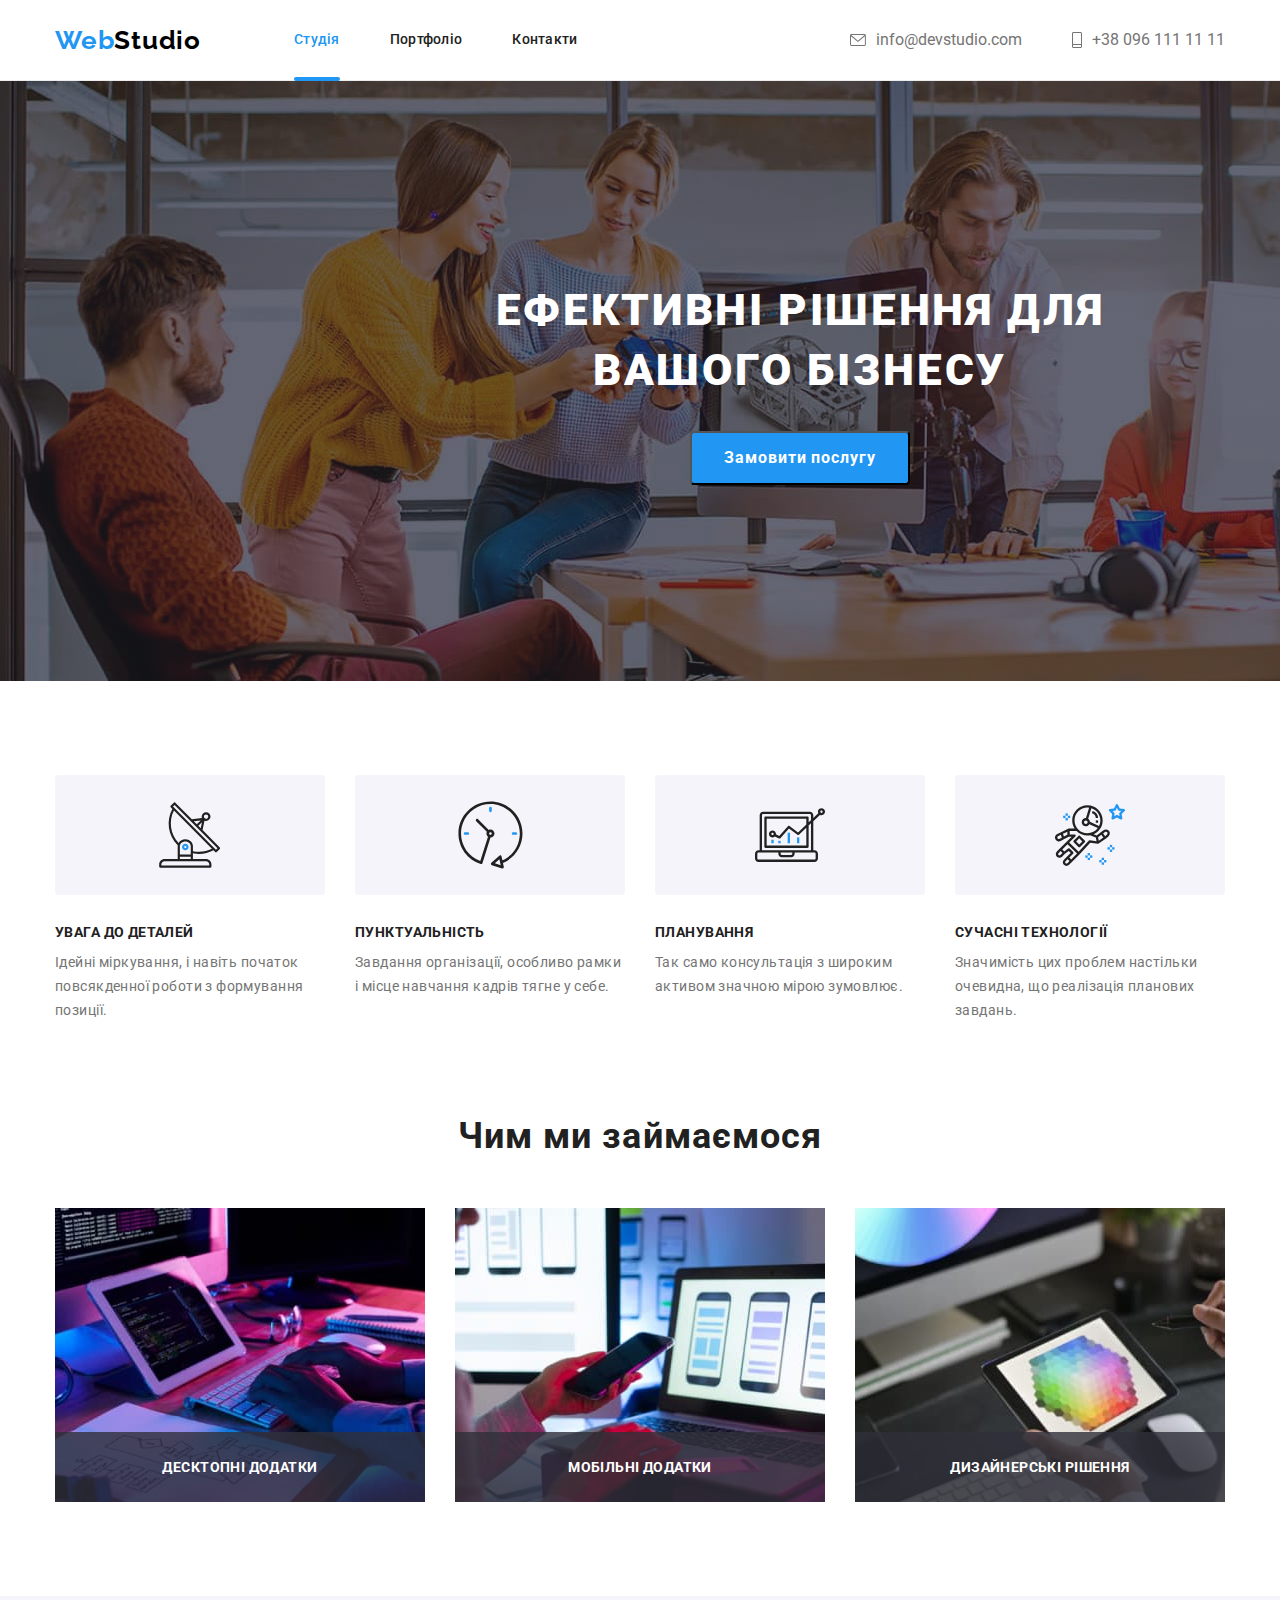
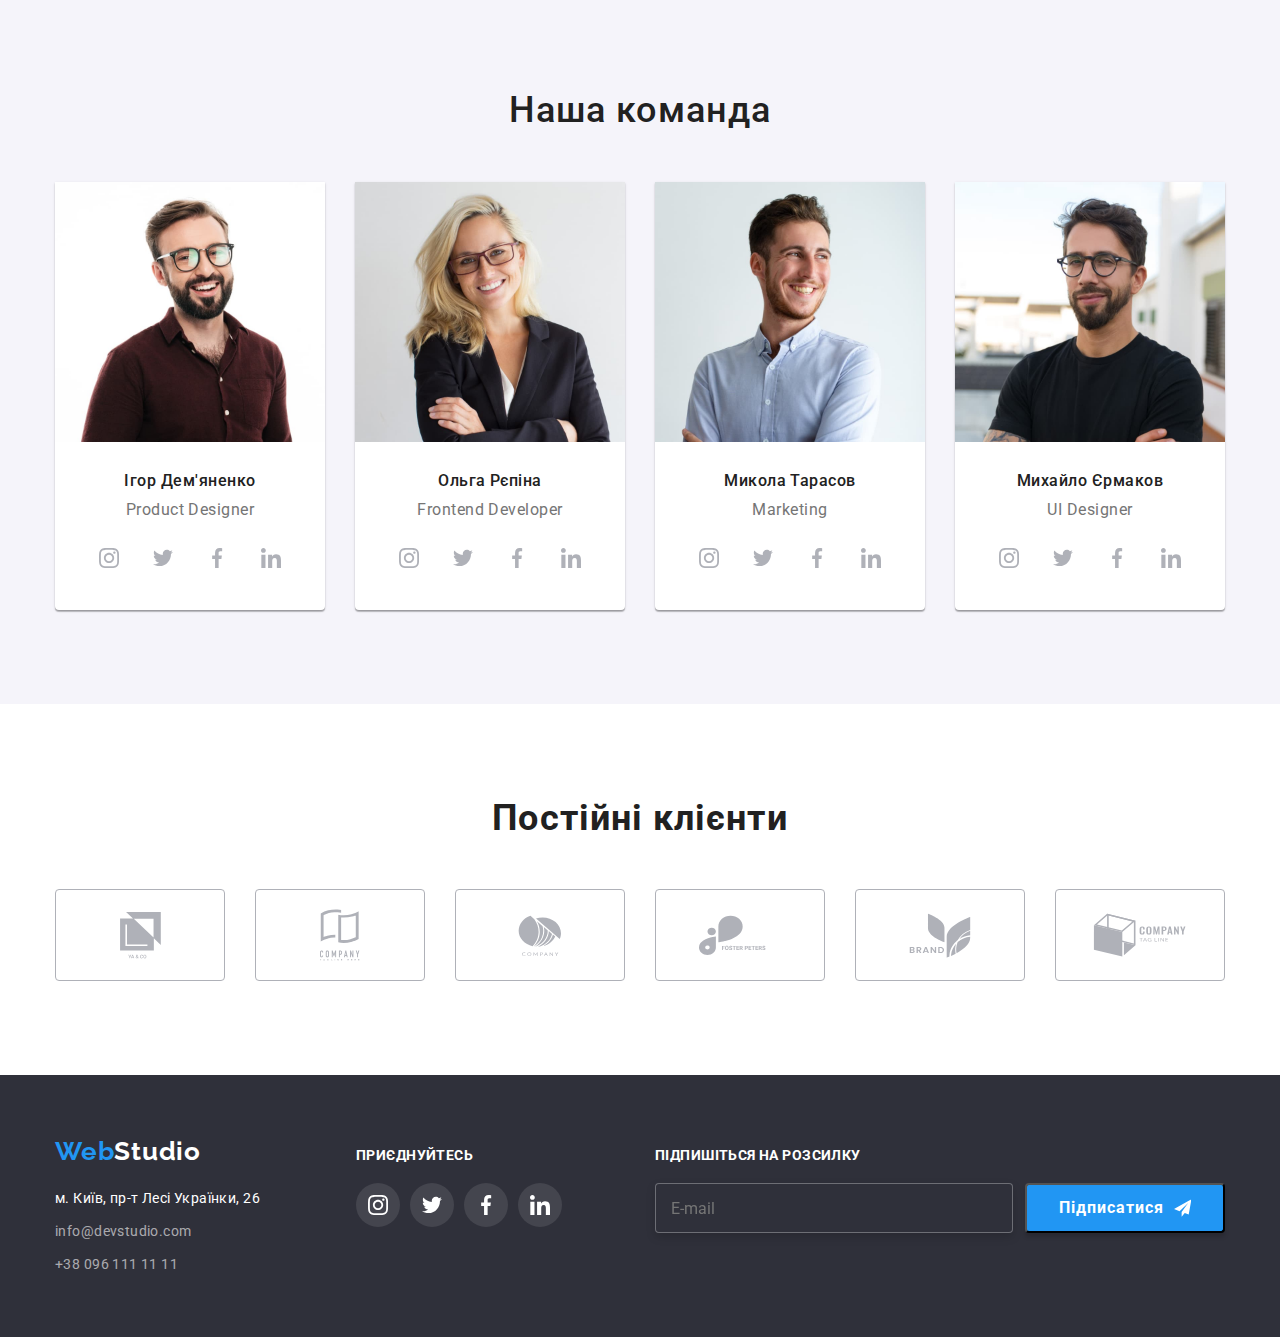
==== commit fcb86e8d: "first-finish" ====
--- a/index.html
+++ b/index.html
@@ -26,17 +26,24 @@
           >
           <ul class="list nav__list">
             <li class="item nav__item">
-              <a href="./index.html" class="link nav__link  nav__link--current">Студія</a>
+              <a href="./index.html" class="link nav__link nav__link--current"
+                >Студія</a
+              >
             </li>
             <li class="item nav__item">
               <a href="./portfolio.html" class="link nav__link">Портфоліо</a>
             </li>
-            <li class="item nav__item"><a href="#" class="link nav__link">Контакти</a></li>
+            <li class="item nav__item">
+              <a href="#" class="link nav__link">Контакти</a>
+            </li>
           </ul>
         </nav>
         <ul class="list list--contact">
           <li class="item list--contact__item">
-            <a href="mailto:info@devstudio.com" class="link list--contact__link">
+            <a
+              href="mailto:info@devstudio.com"
+              class="link list--contact__link"
+            >
               <svg class="icon-mail" width="16px" height="12px">
                 <use href="./images/symbol-defs.svg#icon-mail"></use>
               </svg>
@@ -133,7 +140,7 @@
             </li>
             <li class="item ourwork__item">
               <div class="ourwork__overlay">
-                <h3 class="ourwork__text  text">МОБІЛЬНІ ДОДАТКИ</h3>
+                <h3 class="ourwork__text text">МОБІЛЬНІ ДОДАТКИ</h3>
               </div>
               <img
                 src="./images/img3.jpg"
@@ -143,7 +150,7 @@
             </li>
             <li class="item ourwork__item">
               <div class="ourwork__overlay">
-                <h3 class="ourwork__text  text">ДИЗАЙНЕРСЬКІ РІШЕННЯ</h3>
+                <h3 class="ourwork__text text">ДИЗАЙНЕРСЬКІ РІШЕННЯ</h3>
               </div>
               <img
                 src="./images/img2.jpg"
@@ -172,13 +179,17 @@
                   <li class="sm-list__item item">
                     <a class="sm-list__link link inst" href="#"
                       ><svg class="inst" width="20px" height="20px">
-                        <use href="./images/symbol-defs.svg#icon-inst"></use></svg
+                        <use
+                          href="./images/symbol-defs.svg#icon-inst"
+                        ></use></svg
                     ></a>
                   </li>
                   <li class="sm-list__item item">
                     <a class="sm-list__link link twitter" href="#"
                       ><svg class="twitter" width="20px" height="20px">
-                        <use href="./images/symbol-defs.svg#icon-twitter"></use></svg
+                        <use
+                          href="./images/symbol-defs.svg#icon-twitter"
+                        ></use></svg
                     ></a>
                   </li>
                   <li class="sm-list__item item">
@@ -190,7 +201,9 @@
                   <li class="sm-list__item item">
                     <a class="sm-list__link link linkedin" href="#"
                       ><svg class="linkedin" width="20px" height="20px">
-                        <use href="./images/symbol-defs.svg#icon-linkedin"></use></svg
+                        <use
+                          href="./images/symbol-defs.svg#icon-linkedin"
+                        ></use></svg
                     ></a>
                   </li>
                 </ul>
@@ -210,13 +223,17 @@
                   <li class="sm-list__item item">
                     <a class="sm-list__link link inst" href="#"
                       ><svg class="inst" width="20px" height="20px">
-                        <use href="./images/symbol-defs.svg#icon-inst"></use></svg
+                        <use
+                          href="./images/symbol-defs.svg#icon-inst"
+                        ></use></svg
                     ></a>
                   </li>
                   <li class="sm-list__item item">
                     <a class="sm-list__link link twitter" href="#"
                       ><svg class="twitter" width="20px" height="20px">
-                        <use href="./images/symbol-defs.svg#icon-twitter"></use></svg
+                        <use
+                          href="./images/symbol-defs.svg#icon-twitter"
+                        ></use></svg
                     ></a>
                   </li>
                   <li class="sm-list__item item">
@@ -228,7 +245,9 @@
                   <li class="sm-list__item item">
                     <a class="sm-list__link link linkedin" href="#"
                       ><svg class="linkedin" width="20px" height="20px">
-                        <use href="./images/symbol-defs.svg#icon-linkedin"></use></svg
+                        <use
+                          href="./images/symbol-defs.svg#icon-linkedin"
+                        ></use></svg
                     ></a>
                   </li>
                 </ul>
@@ -248,13 +267,17 @@
                   <li class="sm-list__item item">
                     <a class="sm-list__link link inst" href="#"
                       ><svg class="inst" width="20px" height="20px">
-                        <use href="./images/symbol-defs.svg#icon-inst"></use></svg
+                        <use
+                          href="./images/symbol-defs.svg#icon-inst"
+                        ></use></svg
                     ></a>
                   </li>
                   <li class="sm-list__item item">
                     <a class="sm-list__link link twitter" href="#"
                       ><svg class="twitter" width="20px" height="20px">
-                        <use href="./images/symbol-defs.svg#icon-twitter"></use></svg
+                        <use
+                          href="./images/symbol-defs.svg#icon-twitter"
+                        ></use></svg
                     ></a>
                   </li>
                   <li class="sm-list__item item">
@@ -266,7 +289,9 @@
                   <li class="sm-list__item item">
                     <a class="sm-list__link link linkedin" href="#"
                       ><svg class="linkedin" width="20px" height="20px">
-                        <use href="./images/symbol-defs.svg#icon-linkedin"></use></svg
+                        <use
+                          href="./images/symbol-defs.svg#icon-linkedin"
+                        ></use></svg
                     ></a>
                   </li>
                 </ul>
@@ -286,13 +311,17 @@
                   <li class="sm-list__item item">
                     <a class="sm-list__link link inst" href="#"
                       ><svg class="inst" width="20px" height="20px">
-                        <use href="./images/symbol-defs.svg#icon-inst"></use></svg
+                        <use
+                          href="./images/symbol-defs.svg#icon-inst"
+                        ></use></svg
                     ></a>
                   </li>
                   <li class="sm-list__item item">
                     <a class="sm-list__link link twitter" href="#"
                       ><svg class="twitter" width="20px" height="20px">
-                        <use href="./images/symbol-defs.svg#icon-twitter"></use></svg
+                        <use
+                          href="./images/symbol-defs.svg#icon-twitter"
+                        ></use></svg
                     ></a>
                   </li>
                   <li class="sm-list__item item">
@@ -304,7 +333,9 @@
                   <li class="sm-list__item item">
                     <a class="sm-list__link link linkedin" href="#"
                       ><svg class="linkedin" width="20px" height="20px">
-                        <use href="./images/symbol-defs.svg#icon-linkedin"></use></svg
+                        <use
+                          href="./images/symbol-defs.svg#icon-linkedin"
+                        ></use></svg
                     ></a>
                   </li>
                 </ul>
@@ -315,10 +346,10 @@
       </section>
       <section class="client">
         <div class="container">
-          <h2 class=" client__title title">Постійні клієнти</h2>
+          <h2 class="client__title title">Постійні клієнти</h2>
           <ul class="client__list list">
             <li class="client__item item">
-              <a class="client link" href="#"
+              <a class="client__link link" href="#"
                 ><svg class="client-svg" width="41" height="46.7px">
                   <use href="./images/symbol-defs.svg#icon-icon1"></use></svg
               ></a>
@@ -360,27 +391,31 @@
     <footer class="footer">
       <div class="container footer__container">
         <div class="footer-adres">
-          <a href="./index.html" class="logo"
+          <a href="./index.html" class="footer-logo logo"
             >Web<span class="logo--foot">Studio</span></a
           >
           <address class="address-info">
-            <ul class="list">
+            <ul class="address-info__list list">
               <li>
                 <a
                   href="https://goo.gl/maps/CPtrU1FHBa2aNyZL9"
                   target="_blank"
                   rel="noopener noreferrer nofollow"
-                  class="adres"
+                  class="footer__link--adress link"
                   >м. Київ, пр-т Лесі Українки, 26</a
                 >
               </li>
               <li>
-                <a href="mailto:info@devstudio.com" class="link mail"
+                <a
+                  href="mailto:info@devstudio.com"
+                  class="footer__link footer__link--email link"
                   >info@devstudio.com</a
                 >
               </li>
               <li>
-                <a href="tel:+380961111111" class="link">+38 096 111 11 11</a>
+                <a href="tel:+380961111111" class="footer__link link"
+                  >+38 096 111 11 11</a
+                >
               </li>
             </ul>
           </address>
@@ -415,17 +450,17 @@
           </ul>
         </div>
         <div class="join-us">
-          <h3 class="join-us-title">ПІДПИШІТЬСЯ НА РОЗСИЛКУ</h3>
-          <form class="js-speaker-form form" name="email">
+          <h3 class="join-us__title">ПІДПИШІТЬСЯ НА РОЗСИЛКУ</h3>
+          <form class="js-speaker-form join-us__form form" name="email">
             <label for="email"></label>
             <input
-              class="input"
+              class="join-us__form__input input"
               type="email"
               name="email"
               placeholder="E-mail"
               id="email"
             />
-            <button class="button sub" type="submit">
+            <button class="button button-sub" type="submit">
               Підписатися<svg class="plane-svg" width="24px" height="24px">
                 <use href="./images/symbol-defs.svg#icon-plane"></use>
               </svg>
@@ -442,40 +477,42 @@
           </svg>
         </button>
         <div class="modal-form">
-          <h3 class="modal-title">Залиште свої дані, ми вам передзвонимо</h3>
-          <form class="js-speaker-form form" name="info">
+          <h2 class="modal__title title">
+            Залиште свої дані, ми вам передзвонимо
+          </h2>
+          <form class="js-speaker-form form modal-form__form" name="info">
             <div class="form-field">
               <label for="name">Ім'я</label>
               <input
-                class="modal-input name"
+                class="modal__input name"
                 type="text"
                 name="name"
                 id="name"
               />
-              <svg class="form-svg" width="18px" height="18px">
+              <svg class="form-field--svg" width="18px" height="18px">
                 <use href="./images/symbol-defs.svg#icon-person"></use>
               </svg>
             </div>
             <div class="form-field">
               <label for="tel">Телефон</label>
-              <input class="modal-input tel" type="tel" name="tel" id="tel" />
-              <svg class="form-svg" width="18px" height="18px">
+              <input class="modal__input tel" type="tel" name="tel" id="tel" />
+              <svg class="form-field--svg" width="18px" height="18px">
                 <use href="./images/symbol-defs.svg#icon-iphone"></use>
               </svg>
             </div>
             <div class="form-field">
               <label for="emaill">Пошта</label>
               <input
-                class="modal-input email"
+                class="modal__input email"
                 type="email"
                 name="email"
                 id="emaill"
               />
-              <svg class="form-svg" width="18px" height="18px">
+              <svg class="form-field--svg" width="18px" height="18px">
                 <use href="./images/symbol-defs.svg#icon-emaill"></use>
               </svg>
             </div>
-            <div class="form-field coment">
+            <div class="form-field form-field--coment">
               <label for="coment">Коментар</label>
               <textarea
                 class="coment-box"
@@ -487,18 +524,18 @@
               ></textarea>
             </div>
 
-            <div class="form-field condition">
-              <label for="condition" class="input-label">
+            <div class="form-checkbox">
+              <label for="condition" class="form-checkbox__label">
                 <input
-                  class="input condition visually-hidden"
+                  class="input form-checkbox__input visually-hidden"
                   type="checkbox"
                   name="condition"
                   id="condition"
-                /><svg class="condition-svg" width="16px" height="15px">
+                /><svg class="form-checkbox--svg" width="16px" height="15px">
                   <use href="./images/symbol-defs.svg#icon-confirm1"></use>
                 </svg>
-                Погоджуюся з розсилкою та приймаю   &nbsp;
-                <a href="#" class="condition link">  Умови договору</a>
+                Погоджуюся з розсилкою та приймаю &nbsp;
+                <a href="#" class="form-checkbox__link link"> Умови договору</a>
               </label>
             </div>
 
--- a/css/main.min.css
+++ b/css/main.min.css
@@ -1 +1 @@
-.visually-hidden{position:absolute;white-space:nowrap;width:1px;height:1px;overflow:hidden;border:0;padding:0;clip:rect(0 0 0 0);-webkit-clip-path:inset(50%);clip-path:inset(50%);margin:-1px}.benefits{padding-bottom:94px}body{background-color:#fff;color:#757575;font-family:roboto,sans-serif}.list{display:-webkit-box;display:-ms-flexbox;display:flex;list-style:none;margin:0;padding:0}.link{text-decoration:none}.title{color:#212121}h1,h2,h3,h4,h5,h6,p{margin:0;padding:0}ul{margin:0;padding-left:0}img,a{display:block}button{cursor:pointer}.button{color:#fff;background-color:#2196f3;font-family:inherit;font-weight:700;font-size:16px;line-height:1.87;letter-spacing:.06em;border-radius:4px;padding:10px 32px;-webkit-transition-property:background-color;transition-property:background-color;-webkit-transition-duration:250ms;transition-duration:250ms;-webkit-transition-timing-function:cubic-bezier(0.4, 0, 0.2, 1);transition-timing-function:cubic-bezier(0.4, 0, 0.2, 1)}.button:hover{background-color:#188ce8}.container{margin-left:auto;margin-right:auto;width:1200px;padding-left:15px;padding-right:15px}.head__container{display:-webkit-box;display:-ms-flexbox;display:flex;-webkit-box-align:center;-ms-flex-align:center;align-items:center}.footer__container{display:-webkit-box;display:-ms-flexbox;display:flex;-webkit-box-align:baseline;-ms-flex-align:baseline;align-items:baseline}.logo{color:#2196f3;font-family:raleway,sans-serif;font-weight:700;font-size:26px;line-height:1.19;letter-spacing:.03em;text-decoration:none}.logo--top{color:#000}.logo--foot{color:#fff;margin-bottom:20px;display:block}.sm-list{-webkit-box-pack:center;-ms-flex-pack:center;justify-content:center;-webkit-box-align:center;-ms-flex-align:center;align-items:center}.sm-list__item:not(:last-child){margin-right:10px}.sm-list__link{display:-webkit-box;display:-ms-flexbox;display:flex;width:44px;height:44px;-webkit-box-pack:center;-ms-flex-pack:center;justify-content:center;-webkit-box-align:center;-ms-flex-align:center;align-items:center;color:#afb1b8;border-radius:50%;-webkit-transition-property:background-color,color;transition-property:background-color,color;-webkit-transition-duration:250ms;transition-duration:250ms;-webkit-transition-timing-function:cubic-bezier(0.4, 0, 0.2, 1);transition-timing-function:cubic-bezier(0.4, 0, 0.2, 1)}.sm-list__link:hover,.sm-list__link:focus{background-color:#2196f3;color:#fff}.inst,.twitter,.fb,.linkedin{fill:currentColor}.footer-sm{display:-webkit-box;display:-ms-flexbox;display:flex;margin-left:70px}.footer-sm__title{font-size:14px;line-height:16px;letter-spacing:.03em;color:var(--primary-white);margin-top:12px;margin-bottom:20px;height:16px}.sm-list--footer{-webkit-box-pack:center;-ms-flex-pack:center;justify-content:center;-webkit-box-align:center;-ms-flex-align:center;align-items:center}.sm-list--footer__item:not(:last-child){margin-right:10px}.sm-list--footer__link{display:-webkit-box;display:-ms-flexbox;display:flex;width:44px;height:44px;-webkit-box-pack:center;-ms-flex-pack:center;justify-content:center;-webkit-box-align:center;-ms-flex-align:center;align-items:center;color:#fff;border-radius:50%;background-color:rgba(255,255,255,.1);-webkit-transition-property:background-color,color;transition-property:background-color,color;-webkit-transition-duration:250ms;transition-duration:250ms;-webkit-transition-timing-function:cubic-bezier(0.4, 0, 0.2, 1);transition-timing-function:cubic-bezier(0.4, 0, 0.2, 1)}.sm-list--footer__link:hover,.sm-list--footer__link:focus{background-color:#2196f3;color:#fff}.head{border-bottom:1px solid #ececec}.head__container{display:-webkit-box;display:-ms-flexbox;display:flex;-webkit-box-align:center;-ms-flex-align:center;align-items:center}.nav{display:-webkit-box;display:-ms-flexbox;display:flex;-webkit-box-align:center;-ms-flex-align:center;align-items:center;font-weight:500;font-size:14px;line-height:1.14;letter-spacing:.02em}.nav__list{margin-left:93px}.nav__item:not(:last-child){margin-right:50px}.nav__link{color:#212121;padding-top:32px;padding-bottom:32px;-webkit-transition-property:color;transition-property:color;-webkit-transition-duration:250ms;transition-duration:250ms;-webkit-transition-timing-function:cubic-bezier(0.4, 0, 0.2, 1);transition-timing-function:cubic-bezier(0.4, 0, 0.2, 1)}.nav__link:hover{color:#2196f3}.nav__link:focus{color:#2196f3}.nav__link--current{position:relative;color:#2196f3}.nav__link--current::after{content:"";position:absolute;width:100%;height:4px;bottom:-1px;left:0;background-color:#2196f3;border-radius:2px}.list--contact{margin-left:auto}.list--contact__item:not(:last-child){margin-right:50px}.list--contact__link{color:#757575;text-decoration:none;display:-webkit-box;display:-ms-flexbox;display:flex;-webkit-box-align:center;-ms-flex-align:center;align-items:center;padding-top:20px;padding-bottom:20px;-webkit-transition-property:color;transition-property:color;-webkit-transition-duration:250ms;transition-duration:250ms;-webkit-transition-timing-function:cubic-bezier(0.4, 0, 0.2, 1);transition-timing-function:cubic-bezier(0.4, 0, 0.2, 1)}.list--contact__link:hover,.list--contact__link:focus{color:#2196f3}.icon-mail,.icon-phone{padding:0;margin-bottom:0;margin-right:10px;fill:currentColor}.hero{background-image:-webkit-gradient(linear, right top, left top, from(rgba(47, 48, 58, 0.4)), to(rgba(47, 48, 58, 0.4))),url(../images/hero-back.jpg);background-image:linear-gradient(to left, rgba(47, 48, 58, 0.4), rgba(47, 48, 58, 0.4)),url(../images/hero-back.jpg);min-width:1600px;height:600px;background-color:#c4c4c4;color:#fff;text-align:center;margin-left:auto;margin-right:auto;margin-top:0;padding-top:200px;padding-bottom:200px}.hero__title{font-weight:900;font-size:44px;line-height:1.36;letter-spacing:.06em;color:var(--primary-white);margin-bottom:30px}.benefits{padding-top:94px}.benefits__title{color:#212121;font-size:14px;line-height:1.14;letter-spacing:.03em;margin-bottom:10px}.benefits__text{font-size:14px;line-height:1.7;letter-spacing:.03em}.benefits__item{width:270px}.benefits__item:not(:last-child){margin-right:30px}.benefits__svg{display:-webkit-box;display:-ms-flexbox;display:flex;-webkit-box-pack:center;-ms-flex-pack:center;justify-content:center;-webkit-box-align:center;-ms-flex-align:center;align-items:center;height:120px;margin-bottom:30px;border-radius:4px;background-color:#f5f4fa}.ourwork{padding-bottom:94px}.ourwork__item{position:relative}.ourwork__item:not(:last-child){margin-right:30px}.ourwork__title{font-size:36px;line-height:1.16;text-align:center;letter-spacing:.03em;margin-bottom:50px}.ourwork__text{position:absolute;top:50%;left:50%;-webkit-transform:translate(-50%, -50%);transform:translate(-50%, -50%);font-size:14px;line-height:16px;text-align:center;letter-spacing:.03em;text-transform:uppercase;color:#fff}.ourwork__overlay{position:absolute;width:100%;height:70px;left:0;bottom:0;background-color:rgba(47,48,58,.8)}.team{background-color:#f5f4fa;padding-bottom:94px;padding-top:94px}.team__title{font-weight:500;font-size:36px;line-height:1.16;text-align:center;letter-spacing:.03em;margin-bottom:50px}.team__text{font-size:16px;line-height:1.18;text-align:center;letter-spacing:.03em;margin-bottom:16px}.team__border{padding-top:30px;padding-bottom:30px}.team__item{background-color:#fff;border-radius:0px 0px 4px 4px;width:270px;-webkit-box-shadow:0px 1px 3px rgba(0,0,0,.12),0px 1px 1px rgba(0,0,0,.14),0px 2px 1px rgba(0,0,0,.2);box-shadow:0px 1px 3px rgba(0,0,0,.12),0px 1px 1px rgba(0,0,0,.14),0px 2px 1px rgba(0,0,0,.2)}.team__item:not(:last-child){margin-right:30px}.team__item__title{font-weight:500;font-size:16px;line-height:1.18;text-align:center;letter-spacing:.03em;margin-bottom:10px}.client{padding-bottom:94px;padding-top:94px}.client__title{font-size:36px;line-height:1.16;text-align:center;letter-spacing:.03em;margin-bottom:50px}.client__list{display:-webkit-box;display:-ms-flexbox;display:flex;-webkit-box-pack:center;-ms-flex-pack:center;justify-content:center;-webkit-box-align:center;-ms-flex-align:center;align-items:center;color:#afb1b8}.footer__container{display:-webkit-box;display:-ms-flexbox;display:flex;-webkit-box-align:baseline;-ms-flex-align:baseline;align-items:baseline}/*# sourceMappingURL=main.min.css.map */+.visually-hidden{position:absolute;white-space:nowrap;width:1px;height:1px;overflow:hidden;border:0;padding:0;clip:rect(0 0 0 0);-webkit-clip-path:inset(50%);clip-path:inset(50%);margin:-1px}.is-hidden{pointer-events:none;opacity:0}.benefits{padding-bottom:94px}body{background-color:#fff;color:#757575;font-family:roboto,sans-serif}.list{display:-webkit-box;display:-ms-flexbox;display:flex;list-style:none;margin:0;padding:0}.link{text-decoration:none}.title{color:#212121}.text{color:#757575}h1,h2,h3,h4,h5,h6,p{margin:0;padding:0}ul{margin:0;padding-left:0}img,a{display:block}button{cursor:pointer}.button{color:#fff;background-color:#2196f3;font-family:inherit;font-weight:700;font-size:16px;line-height:1.87;letter-spacing:.06em;border-radius:4px;padding:10px 32px;-webkit-transition-property:background-color;transition-property:background-color;-webkit-transition-duration:250ms;transition-duration:250ms;-webkit-transition-timing-function:cubic-bezier(0.4, 0, 0.2, 1);transition-timing-function:cubic-bezier(0.4, 0, 0.2, 1)}.button:hover{background-color:#188ce8}.portfolio-button{color:#212121;background-color:#f5f4fa;font-family:inherit;font-weight:500;font-size:16px;line-height:1.62;text-align:center;letter-spacing:.03em;cursor:pointer;display:inline-block;border-radius:4px;padding:6px 22px;border:rgba(0,0,0,0);-webkit-transition-property:background-color,color,-webkit-box-shadow;transition-property:background-color,color,-webkit-box-shadow;transition-property:background-color,color,box-shadow;transition-property:background-color,color,box-shadow,-webkit-box-shadow;-webkit-transition-duration:250ms;transition-duration:250ms;-webkit-transition-timing-function:cubic-bezier(0.4, 0, 0.2, 1);transition-timing-function:cubic-bezier(0.4, 0, 0.2, 1)}.portfolio-button:hover,.portfolio-button:focus{-webkit-box-shadow:0px 3px 1px rgba(0,0,0,.1),0px 1px 2px rgba(0,0,0,.08),0px 2px 2px rgba(0,0,0,.12);box-shadow:0px 3px 1px rgba(0,0,0,.1),0px 1px 2px rgba(0,0,0,.08),0px 2px 2px rgba(0,0,0,.12);color:#fff;background-color:#2196f3}.container{margin-left:auto;margin-right:auto;width:1200px;padding-left:15px;padding-right:15px}.head__container{display:-webkit-box;display:-ms-flexbox;display:flex;-webkit-box-align:center;-ms-flex-align:center;align-items:center}.footer__container{display:-webkit-box;display:-ms-flexbox;display:flex;-webkit-box-align:baseline;-ms-flex-align:baseline;align-items:baseline}.logo{color:#2196f3;font-family:raleway,sans-serif;font-weight:700;font-size:26px;line-height:1.19;letter-spacing:.03em;text-decoration:none}.logo--top{color:#000}.logo--foot{color:#fff}.footer-logo{margin-bottom:20px;display:block}.sm-list{-webkit-box-pack:center;-ms-flex-pack:center;justify-content:center;-webkit-box-align:center;-ms-flex-align:center;align-items:center}.sm-list__item:not(:last-child){margin-right:10px}.sm-list__link{display:-webkit-box;display:-ms-flexbox;display:flex;width:44px;height:44px;-webkit-box-pack:center;-ms-flex-pack:center;justify-content:center;-webkit-box-align:center;-ms-flex-align:center;align-items:center;color:#afb1b8;border-radius:50%;-webkit-transition-property:background-color,color;transition-property:background-color,color;-webkit-transition-duration:250ms;transition-duration:250ms;-webkit-transition-timing-function:cubic-bezier(0.4, 0, 0.2, 1);transition-timing-function:cubic-bezier(0.4, 0, 0.2, 1)}.sm-list__link:hover,.sm-list__link:focus{background-color:#2196f3;color:#fff}.inst,.twitter,.fb,.linkedin{fill:currentColor}.footer-sm{display:block;margin-left:70px}.footer-sm__title{font-size:14px;line-height:16px;letter-spacing:.03em;color:#fff;margin-top:12px;margin-bottom:20px;height:16px}.sm-list--footer{-webkit-box-pack:center;-ms-flex-pack:center;justify-content:center;-webkit-box-align:center;-ms-flex-align:center;align-items:center}.sm-list--footer__item:not(:last-child){margin-right:10px}.sm-list--footer__link{display:-webkit-box;display:-ms-flexbox;display:flex;width:44px;height:44px;-webkit-box-pack:center;-ms-flex-pack:center;justify-content:center;-webkit-box-align:center;-ms-flex-align:center;align-items:center;color:#fff;border-radius:50%;background-color:rgba(255,255,255,.1);-webkit-transition-property:background-color,color;transition-property:background-color,color;-webkit-transition-duration:250ms;transition-duration:250ms;-webkit-transition-timing-function:cubic-bezier(0.4, 0, 0.2, 1);transition-timing-function:cubic-bezier(0.4, 0, 0.2, 1)}.sm-list--footer__link:hover,.sm-list--footer__link:focus{background-color:#2196f3;color:#fff}.head{border-bottom:1px solid #ececec}.head__container{display:-webkit-box;display:-ms-flexbox;display:flex;-webkit-box-align:center;-ms-flex-align:center;align-items:center}.nav{display:-webkit-box;display:-ms-flexbox;display:flex;-webkit-box-align:center;-ms-flex-align:center;align-items:center;font-weight:500;font-size:14px;line-height:1.14;letter-spacing:.02em}.nav__list{margin-left:93px}.nav__item:not(:last-child){margin-right:50px}.nav__link{color:#212121;padding-top:32px;padding-bottom:32px;-webkit-transition-property:color;transition-property:color;-webkit-transition-duration:250ms;transition-duration:250ms;-webkit-transition-timing-function:cubic-bezier(0.4, 0, 0.2, 1);transition-timing-function:cubic-bezier(0.4, 0, 0.2, 1)}.nav__link:hover{color:#2196f3}.nav__link:focus{color:#2196f3}.nav__link--current{position:relative;color:#2196f3}.nav__link--current::after{content:"";position:absolute;width:100%;height:4px;bottom:-1px;left:0;background-color:#2196f3;border-radius:2px}.list--contact{margin-left:auto}.list--contact__item:not(:last-child){margin-right:50px}.list--contact__link{color:#757575;text-decoration:none;display:-webkit-box;display:-ms-flexbox;display:flex;-webkit-box-align:center;-ms-flex-align:center;align-items:center;padding-top:20px;padding-bottom:20px;-webkit-transition-property:color;transition-property:color;-webkit-transition-duration:250ms;transition-duration:250ms;-webkit-transition-timing-function:cubic-bezier(0.4, 0, 0.2, 1);transition-timing-function:cubic-bezier(0.4, 0, 0.2, 1)}.list--contact__link:hover,.list--contact__link:focus{color:#2196f3}.icon-mail,.icon-phone{padding:0;margin-bottom:0;margin-right:10px;fill:currentColor}.hero{background-image:-webkit-gradient(linear, right top, left top, from(rgba(47, 48, 58, 0.4)), to(rgba(47, 48, 58, 0.4))),url(../images/hero-back.jpg);background-image:linear-gradient(to left, rgba(47, 48, 58, 0.4), rgba(47, 48, 58, 0.4)),url(../images/hero-back.jpg);min-width:1600px;height:600px;background-color:#c4c4c4;color:#fff;text-align:center;margin-left:auto;margin-right:auto;margin-top:0;padding-top:200px;padding-bottom:200px}.hero__title{font-weight:900;font-size:44px;line-height:1.36;letter-spacing:.06em;color:var(--primary-white);margin-bottom:30px}.benefits{padding-top:94px}.benefits__title{color:#212121;font-size:14px;line-height:1.14;letter-spacing:.03em;margin-bottom:10px}.benefits__text{font-size:14px;line-height:1.7;letter-spacing:.03em}.benefits__item{width:270px}.benefits__item:not(:last-child){margin-right:30px}.benefits__svg{display:-webkit-box;display:-ms-flexbox;display:flex;-webkit-box-pack:center;-ms-flex-pack:center;justify-content:center;-webkit-box-align:center;-ms-flex-align:center;align-items:center;height:120px;margin-bottom:30px;border-radius:4px;background-color:#f5f4fa}.ourwork{padding-bottom:94px}.ourwork__item{position:relative}.ourwork__item:not(:last-child){margin-right:30px}.ourwork__title{font-size:36px;line-height:1.16;text-align:center;letter-spacing:.03em;margin-bottom:50px}.ourwork__text{position:absolute;top:50%;left:50%;-webkit-transform:translate(-50%, -50%);transform:translate(-50%, -50%);font-size:14px;line-height:16px;text-align:center;letter-spacing:.03em;text-transform:uppercase;color:#fff}.ourwork__overlay{position:absolute;width:100%;height:70px;left:0;bottom:0;background-color:rgba(47,48,58,.8)}.team{background-color:#f5f4fa;padding-bottom:94px;padding-top:94px}.team__title{font-weight:500;font-size:36px;line-height:1.16;text-align:center;letter-spacing:.03em;margin-bottom:50px}.team__text{font-size:16px;line-height:1.18;text-align:center;letter-spacing:.03em;margin-bottom:16px}.team__border{padding-top:30px;padding-bottom:30px}.team__item{background-color:#fff;border-radius:0px 0px 4px 4px;width:270px;-webkit-box-shadow:0px 1px 3px rgba(0,0,0,.12),0px 1px 1px rgba(0,0,0,.14),0px 2px 1px rgba(0,0,0,.2);box-shadow:0px 1px 3px rgba(0,0,0,.12),0px 1px 1px rgba(0,0,0,.14),0px 2px 1px rgba(0,0,0,.2)}.team__item:not(:last-child){margin-right:30px}.team__item__title{font-weight:500;font-size:16px;line-height:1.18;text-align:center;letter-spacing:.03em;margin-bottom:10px}.client{padding-bottom:94px;padding-top:94px}.client__title{font-size:36px;line-height:1.16;text-align:center;letter-spacing:.03em;margin-bottom:50px}.client__list{display:-webkit-box;display:-ms-flexbox;display:flex;-webkit-box-pack:center;-ms-flex-pack:center;justify-content:center;-webkit-box-align:center;-ms-flex-align:center;align-items:center;color:#afb1b8}.client__link{display:-webkit-box;display:-ms-flexbox;display:flex;-webkit-box-pack:center;-ms-flex-pack:center;justify-content:center;-webkit-box-align:center;-ms-flex-align:center;align-items:center;width:170px;height:92px;border:1px solid #afb1b8;border-radius:4px;color:#afb1b8;-webkit-transition-property:color,border;transition-property:color,border;-webkit-transition-duration:250ms;transition-duration:250ms;-webkit-transition-timing-function:cubic-bezier(0.4, 0, 0.2, 1);transition-timing-function:cubic-bezier(0.4, 0, 0.2, 1)}.client__link:hover,.client__link:focus{color:#2196f3;border:1px solid #2196f3}.client__item:not(:last-child){margin-right:30px}.client-svg{fill:currentColor}.footer{background-color:#2f303a;padding-top:60px;padding-bottom:60px}.footer__container{display:-webkit-box;display:-ms-flexbox;display:flex;-webkit-box-align:baseline;-ms-flex-align:baseline;align-items:baseline}.footer__link{display:block;color:rgba(255,255,255,.6);text-decoration:none;font-style:normal;font-size:14px;line-height:1.71;letter-spacing:.03em;-webkit-transition-property:color;transition-property:color;-webkit-transition-duration:250ms;transition-duration:250ms;-webkit-transition-timing-function:cubic-bezier(0.4, 0, 0.2, 1);transition-timing-function:cubic-bezier(0.4, 0, 0.2, 1)}.footer__link:hover,.footer__link:focus{color:#2196f3}.footer__link--email{margin-bottom:9px}.footer__link--adress{color:#fff;font-style:normal;font-size:14px;line-height:1.71;letter-spacing:.03em;display:block;margin-bottom:9px}.address-info{display:block;width:231px}.address-info__list{display:-webkit-box;display:-ms-flexbox;display:flex;-webkit-box-orient:vertical;-webkit-box-direction:normal;-ms-flex-direction:column;flex-direction:column}.join-us{margin-left:93px}.join-us__title{font-size:14px;line-height:16px;letter-spacing:.03em;color:#fff;margin-bottom:20px;margin-top:12px}.join-us__form{display:-webkit-box;display:-ms-flexbox;display:flex}.join-us__form__input{height:50px;width:358px;margin:0;padding:0;margin-right:12px;padding-left:15px;color:#c4c4c4;background-color:#2f303a;border:1px solid rgba(255,255,255,.3);-webkit-filter:drop-shadow(0px 4px 4px rgba(0, 0, 0, 0.15));filter:drop-shadow(0px 4px 4px rgba(0, 0, 0, 0.15));border-radius:4px}.button-sub{display:-webkit-box;display:-ms-flexbox;display:flex;width:200px;height:50px;-webkit-box-align:center;-ms-flex-align:center;align-items:center;-webkit-box-pack:center;-ms-flex-pack:center;justify-content:center;background:#2196f3;-webkit-box-shadow:0px 4px 4px rgba(0,0,0,.15);box-shadow:0px 4px 4px rgba(0,0,0,.15);border-radius:4px;font-size:16px;line-height:30px;letter-spacing:.06em}.button-sub:hover,.button-sub:focus{-webkit-box-shadow:0px 4px 4px rgba(0,0,0,.15);box-shadow:0px 4px 4px rgba(0,0,0,.15);border-radius:4px}.plane-svg{margin-left:10px}.portfolio{font-size:16px;line-height:1.87;padding-top:94px;padding-bottom:94px}.portfolio__list{display:-webkit-box;display:-ms-flexbox;display:flex;-ms-flex-wrap:wrap;flex-wrap:wrap}.portfolio__item{width:370px}.portfolio__item:not(:nth-child(3n+0)){margin-right:30px}.portfolio__item:not(:nth-last-child(-n+3)){margin-bottom:30px}.portfolio__title{font-size:18px;line-height:2;letter-spacing:.06em;margin-bottom:4px}.portfolio__link{-webkit-transition-property:-webkit-box-shadow;transition-property:-webkit-box-shadow;transition-property:box-shadow;transition-property:box-shadow, -webkit-box-shadow;-webkit-transition-duration:250ms;transition-duration:250ms;-webkit-transition-timing-function:cubic-bezier(0.4, 0, 0.2, 1);transition-timing-function:cubic-bezier(0.4, 0, 0.2, 1)}.portfolio__link:hover,.portfolio__link:focus{-webkit-box-shadow:0px 1px 1px rgba(0,0,0,.12),0px 4px 4px rgba(0,0,0,.06),1px 4px 6px rgba(0,0,0,.16);box-shadow:0px 1px 1px rgba(0,0,0,.12),0px 4px 4px rgba(0,0,0,.06),1px 4px 6px rgba(0,0,0,.16)}.portfolio-border{border:1px solid #eee;padding:20px 24px}.card-photo{position:relative;background-color:rgba(33,150,243,.9);overflow:hidden}.photo{display:block}.card-overlay{position:absolute;width:100%;height:100%;top:100%;background-color:rgba(33,150,243,.9);-webkit-transition:-webkit-transform 250ms cubic-bezier(0.4, 0, 0.2, 1);transition:-webkit-transform 250ms cubic-bezier(0.4, 0, 0.2, 1);transition:transform 250ms cubic-bezier(0.4, 0, 0.2, 1);transition:transform 250ms cubic-bezier(0.4, 0, 0.2, 1), -webkit-transform 250ms cubic-bezier(0.4, 0, 0.2, 1)}.portfolio__link:hover .card-overlay,.portfolio__link:focus .card-overlay{-webkit-transform:translateY(-100%);transform:translateY(-100%)}.card-text{position:absolute;width:322px;height:168px;top:50%;left:50%;-webkit-transform:translate(-50%, -50%);transform:translate(-50%, -50%);color:#fff;font-weight:400;font-size:18px;line-height:28px;letter-spacing:.03em}.list--buttons{margin-bottom:50px;display:-webkit-box;display:-ms-flexbox;display:flex;-webkit-box-pack:center;-ms-flex-pack:center;justify-content:center}.list--buttons__item:not(:last-child){margin-right:8px}.backdrop{position:fixed;top:0;left:0;width:100%;height:100%;background-color:rgba(0,0,0,.2);-webkit-transform:scale(1);transform:scale(1);-webkit-transition:opacity 250ms cubic-bezier(0.4, 0, 0.2, 1);transition:opacity 250ms cubic-bezier(0.4, 0, 0.2, 1)}.modal{width:528px;height:581px;position:absolute;top:50%;left:50%;-webkit-transform:scale(1) translate(-50%, -50%);transform:scale(1) translate(-50%, -50%);background-color:#fff;-webkit-box-shadow:0px 1px 3px rgba(0,0,0,.12),0px 1px 1px rgba(0,0,0,.14),0px 2px 1px rgba(0,0,0,.2);box-shadow:0px 1px 3px rgba(0,0,0,.12),0px 1px 1px rgba(0,0,0,.14),0px 2px 1px rgba(0,0,0,.2);border-radius:4px;-webkit-transition:-webkit-transform 250ms cubic-bezier(0.4, 0, 0.2, 1);transition:-webkit-transform 250ms cubic-bezier(0.4, 0, 0.2, 1);transition:transform 250ms cubic-bezier(0.4, 0, 0.2, 1);transition:transform 250ms cubic-bezier(0.4, 0, 0.2, 1), -webkit-transform 250ms cubic-bezier(0.4, 0, 0.2, 1)}.modal__title{margin-top:40px;margin-bottom:20px;font-weight:700;font-size:20px;line-height:23px;text-align:center;letter-spacing:.03em}.modal__input{width:448px;height:40px;margin-top:4px;padding-top:12px;padding-bottom:12px;padding-left:42px;border:1px solid rgba(33,33,33,.2);border-radius:4px;-webkit-transition:outline-color 250ms cubic-bezier(0.4, 0, 0.2, 1);transition:outline-color 250ms cubic-bezier(0.4, 0, 0.2, 1)}.modal__input:focus{outline:1px solid #2196f3}.modal__input:focus+.form-field--svg{color:#2196f3}.backdrop.is-hidden .modal{-webkit-transform:rotate(90deg) translate(-50%, -50%) scale(0.7);transform:rotate(90deg) translate(-50%, -50%) scale(0.7)}.form-field{position:relative;display:-webkit-box;display:-ms-flexbox;display:flex;-webkit-box-orient:vertical;-webkit-box-direction:normal;-ms-flex-direction:column;flex-direction:column;margin-bottom:10px;width:448px;font-weight:400;font-size:12px;line-height:14px;letter-spacing:.01em}.form-field--coment{margin-bottom:0}.form-field--svg{position:absolute;bottom:11px;left:15px;fill:currentColor;-webkit-transition:color 250ms cubic-bezier(0.4, 0, 0.2, 1);transition:color 250ms cubic-bezier(0.4, 0, 0.2, 1)}textarea{resize:none;width:448px;height:120px;margin-top:4px;padding:12px 16px;border:1px solid rgba(33,33,33,.2);border-radius:4px;-webkit-transition:outline-color 250ms cubic-bezier(0.4, 0, 0.2, 1);transition:outline-color 250ms cubic-bezier(0.4, 0, 0.2, 1)}textarea:focus{outline:1px solid #2196f3}textarea::-webkit-input-placeholder{font-size:12px;line-height:1.17;letter-spacing:.01em;color:rgba(117,117,117,.5)}textarea::-moz-placeholder{font-size:12px;line-height:1.17;letter-spacing:.01em;color:rgba(117,117,117,.5)}textarea:-ms-input-placeholder{font-size:12px;line-height:1.17;letter-spacing:.01em;color:rgba(117,117,117,.5)}textarea::-ms-input-placeholder{font-size:12px;line-height:1.17;letter-spacing:.01em;color:rgba(117,117,117,.5)}textarea::placeholder{font-size:12px;line-height:1.17;letter-spacing:.01em;color:rgba(117,117,117,.5)}.modal-form{display:-webkit-box;display:-ms-flexbox;display:flex;-webkit-box-orient:vertical;-webkit-box-direction:normal;-ms-flex-direction:column;flex-direction:column;-webkit-box-align:center;-ms-flex-align:center;align-items:center}.modal-form__form{width:448px}.form-checkbox{display:-webkit-box;display:-ms-flexbox;display:flex;-webkit-box-orient:horizontal;-webkit-box-direction:normal;-ms-flex-direction:row;flex-direction:row;-webkit-box-align:center;-ms-flex-align:center;align-items:center;margin-top:20px;margin-bottom:30px}.form-checkbox__label{display:-webkit-box;display:-ms-flexbox;display:flex;-webkit-box-align:center;-ms-flex-align:center;align-items:center;font-size:14px;line-height:24px;letter-spacing:.03em}.form-checkbox__input{margin-left:3px;margin-right:7px;width:16px;height:15px}.form-checkbox__link{color:#2196f3}.form-checkbox--svg{margin-right:7px;margin-left:13px;border-radius:2px;border:2px solid #212121;-webkit-transition:border-color,background-color 250ms cubic-bezier(0.4, 0, 0.2, 1);transition:border-color,background-color 250ms cubic-bezier(0.4, 0, 0.2, 1)}.form-checkbox__input:checked+.form-checkbox--svg{border:2px solid #2196f3;background-color:#2196f3}.close-svg{fill:currentColor}.close-button{position:absolute;right:14px;top:14px;width:30px;height:30px;display:-webkit-box;display:-ms-flexbox;display:flex;-webkit-box-align:center;-ms-flex-align:center;align-items:center;-webkit-box-pack:center;-ms-flex-pack:center;justify-content:center;cursor:pointer;border:1px solid rgba(0,0,0,.1);border-radius:50%;background-color:#fff;-webkit-transition:color 250ms cubic-bezier(0.4, 0, 0.2, 1);transition:color 250ms cubic-bezier(0.4, 0, 0.2, 1)}.close-button:hover,.close-button:focus{color:#2196f3}.modal-send{width:200px;height:50px;margin-left:124px;-webkit-box-shadow:0px 4px 4px rgba(0,0,0,.15);box-shadow:0px 4px 4px rgba(0,0,0,.15);border-radius:4px}/*# sourceMappingURL=main.min.css.map */